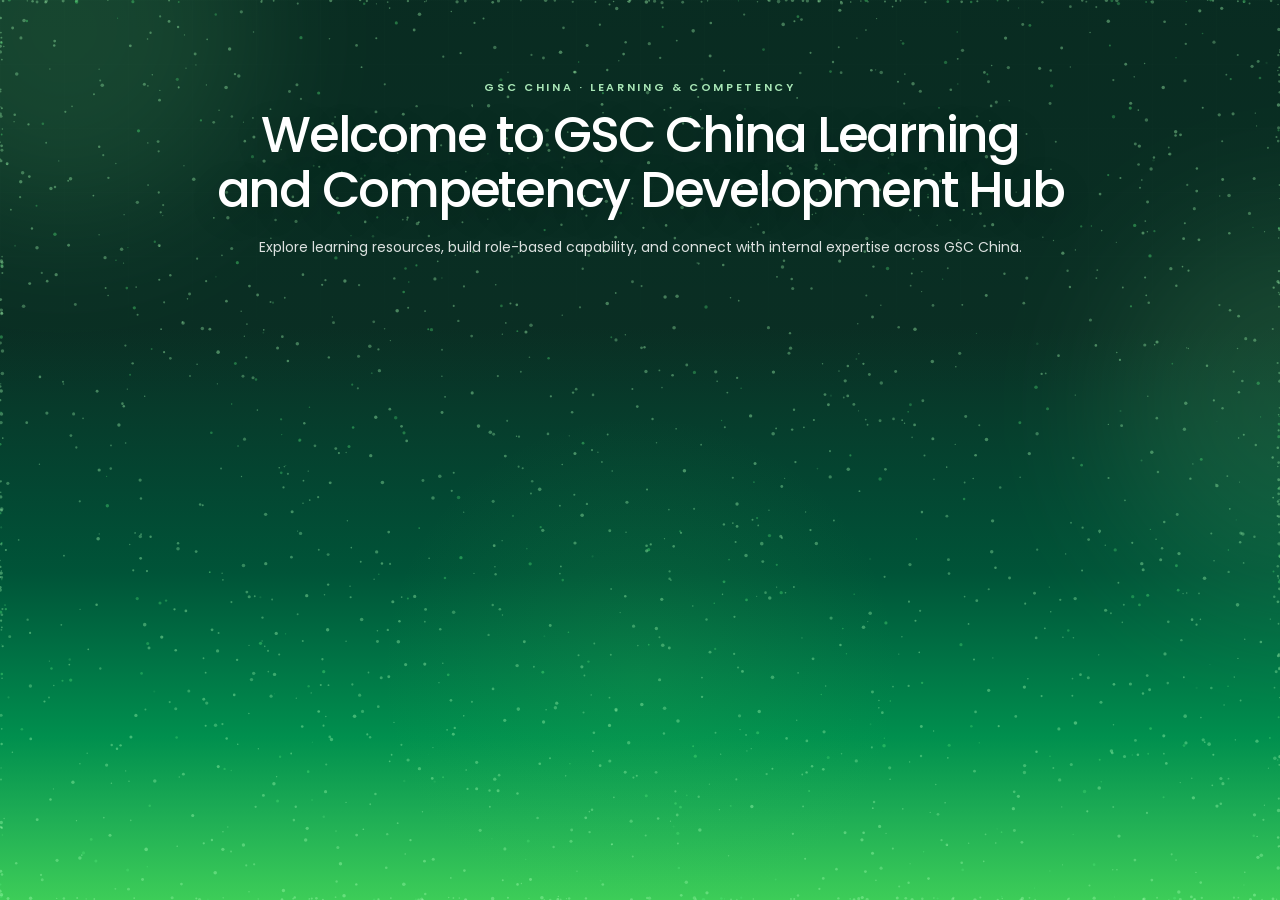
==== head_section/index.html @ 2f6adc84 "head_section submit" ====
<!doctype html>
<html lang="zh-CN">
  <head>
    <meta charset="UTF-8" />
    <meta name="viewport" content="width=device-width, initial-scale=1.0" />
    <meta
      name="description"
      content="GSC China Learning and Competency Development Hub"
    />
    <meta name="theme-color" content="#0a2f24" />
    <link rel="icon" type="image/svg+xml" href="./assets/schneider-logo-D09Sby6q.svg" />
    <title>GSC China Learning Hub</title>
    <script type="module" crossorigin src="./assets/index-BZFlhtF8.js"></script>
    <link rel="stylesheet" crossorigin href="./assets/index-I23fLwK-.css">
  </head>
  <body>
    <div id="root"></div>
  </body>
</html>
---- head_section/assets/index-I23fLwK-.css ----
@import "https://fonts.googleapis.com/css2?family=Poppins:wght@400;500;600;700&display=swap";@layer components;@layer properties{@supports (((-webkit-hyphens:none)) and (not (margin-trim:inline))) or ((-moz-orient:inline) and (not (color:rgb(from red r g b)))){*,:before,:after{--tw-rotate-x:initial;--tw-rotate-y:initial;--tw-rotate-z:initial;--tw-skew-x:initial;--tw-skew-y:initial;--tw-blur:initial;--tw-brightness:initial;--tw-contrast:initial;--tw-grayscale:initial;--tw-hue-rotate:initial;--tw-invert:initial;--tw-opacity:initial;--tw-saturate:initial;--tw-sepia:initial;--tw-drop-shadow:initial;--tw-drop-shadow-color:initial;--tw-drop-shadow-alpha:100%;--tw-drop-shadow-size:initial;--tw-ease:initial}::backdrop{--tw-rotate-x:initial;--tw-rotate-y:initial;--tw-rotate-z:initial;--tw-skew-x:initial;--tw-skew-y:initial;--tw-blur:initial;--tw-brightness:initial;--tw-contrast:initial;--tw-grayscale:initial;--tw-hue-rotate:initial;--tw-invert:initial;--tw-opacity:initial;--tw-saturate:initial;--tw-sepia:initial;--tw-drop-shadow:initial;--tw-drop-shadow-color:initial;--tw-drop-shadow-alpha:100%;--tw-drop-shadow-size:initial;--tw-ease:initial}}}@layer theme{:root,:host{--font-sans:-apple-system, BlinkMacSystemFont, "Segoe UI", Roboto, "Helvetica Neue", "Noto Sans", Arial, sans-serif, "Apple Color Emoji", "Segoe UI Emoji", "Segoe UI Symbol", "Noto Color Emoji";--font-mono:ui-monospace, SFMono-Regular, Menlo, Monaco, Consolas, "Liberation Mono", "Courier New", monospace;--ease-in:cubic-bezier(.4, 0, 1, 1);--ease-out:cubic-bezier(0, 0, .2, 1);--ease-in-out:cubic-bezier(.4, 0, .2, 1);--default-transition-duration:.15s;--default-transition-timing-function:cubic-bezier(.4, 0, .2, 1);--default-font-family:var(--font-sans);--default-mono-font-family:var(--font-mono)}}@layer base{*,:after,:before{box-sizing:border-box;border:0 solid;margin:0;padding:0}::backdrop{box-sizing:border-box;border:0 solid;margin:0;padding:0}::-webkit-file-upload-button{box-sizing:border-box;border:0 solid;margin:0;padding:0}::file-selector-button{box-sizing:border-box;border:0 solid;margin:0;padding:0}html,:host{-webkit-text-size-adjust:100%;-moz-tab-size:4;tab-size:4;line-height:1.5;font-family:var(--default-font-family,-apple-system, BlinkMacSystemFont, "Segoe UI", Roboto, "Helvetica Neue", "Noto Sans", Arial, sans-serif, "Apple Color Emoji", "Segoe UI Emoji", "Segoe UI Symbol", "Noto Color Emoji");font-feature-settings:var(--default-font-feature-settings,normal);font-variation-settings:var(--default-font-variation-settings,normal);-webkit-tap-highlight-color:transparent}hr{height:0;color:inherit;border-top-width:1px}abbr:where([title]){-webkit-text-decoration:underline dotted;text-decoration:underline dotted}h1,h2,h3,h4,h5,h6{font-size:inherit;font-weight:inherit}a{color:inherit;-webkit-text-decoration:inherit;-webkit-text-decoration:inherit;-webkit-text-decoration:inherit;-webkit-text-decoration:inherit;text-decoration:inherit}b,strong{font-weight:bolder}code,kbd,samp,pre{font-family:var(--default-mono-font-family,ui-monospace, SFMono-Regular, Menlo, Monaco, Consolas, "Liberation Mono", "Courier New", monospace);font-feature-settings:var(--default-mono-font-feature-settings,normal);font-variation-settings:var(--default-mono-font-variation-settings,normal);font-size:1em}small{font-size:80%}sub,sup{vertical-align:baseline;font-size:75%;line-height:0;position:relative}sub{bottom:-.25em}sup{top:-.5em}table{text-indent:0;border-color:inherit;border-collapse:collapse}:-moz-focusring:where(:not(iframe)){outline:auto}progress{vertical-align:baseline}summary{display:list-item}ol,ul,menu{list-style:none}img,svg,video,canvas,audio,iframe,embed,object{vertical-align:middle;display:block}img,video{max-width:100%;height:auto}button,input,select,optgroup,textarea{font:inherit;font-feature-settings:inherit;font-variation-settings:inherit;letter-spacing:inherit;color:inherit;opacity:1;background-color:#0000;border-radius:0}::-webkit-file-upload-button{font:inherit;font-feature-settings:inherit;font-variation-settings:inherit;letter-spacing:inherit;color:inherit;opacity:1;background-color:#0000;border-radius:0}::file-selector-button{font:inherit;font-feature-settings:inherit;font-variation-settings:inherit;letter-spacing:inherit;color:inherit;opacity:1;background-color:#0000;border-radius:0}:where(select:-webkit-any([multiple],[size])) optgroup{font-weight:bolder}:where(select:is([multiple],[size])) optgroup{font-weight:bolder}:where(select:-webkit-any([multiple],[size])) optgroup option{padding-inline-start:20px}:where(select:is([multiple],[size])) optgroup option{padding-inline-start:20px}::-webkit-file-upload-button{margin-inline-end:4px}::file-selector-button{margin-inline-end:4px}::placeholder{opacity:1}@supports (not ((-webkit-appearance:-apple-pay-button))) or (contain-intrinsic-size:1px){::placeholder{color:currentColor}@supports (color:color-mix(in lab, red, red)){::placeholder{color:color-mix(in oklab, currentcolor 50%, transparent)}}}textarea{resize:vertical}::-webkit-search-decoration{-webkit-appearance:none}::-webkit-date-and-time-value{min-height:1lh;text-align:inherit}::-webkit-datetime-edit{display:inline-flex}::-webkit-datetime-edit-fields-wrapper{padding:0}::-webkit-datetime-edit{padding-block-start:0;padding-block-end:0}::-webkit-datetime-edit-year-field{padding-block-start:0;padding-block-end:0}::-webkit-datetime-edit-month-field{padding-block-start:0;padding-block-end:0}::-webkit-datetime-edit-day-field{padding-block-start:0;padding-block-end:0}::-webkit-datetime-edit-hour-field{padding-block-start:0;padding-block-end:0}::-webkit-datetime-edit-minute-field{padding-block-start:0;padding-block-end:0}::-webkit-datetime-edit-second-field{padding-block-start:0;padding-block-end:0}::-webkit-datetime-edit-millisecond-field{padding-block-start:0;padding-block-end:0}::-webkit-datetime-edit-meridiem-field{padding-block-start:0;padding-block-end:0}::-webkit-calendar-picker-indicator{line-height:1}:-moz-ui-invalid{box-shadow:none}button{-webkit-appearance:button;appearance:button}input:where([type=button],[type=reset],[type=submit]){-webkit-appearance:button;appearance:button}::-webkit-file-upload-button{-webkit-appearance:button;appearance:button}::file-selector-button{-webkit-appearance:button;appearance:button}::-webkit-inner-spin-button{height:auto}::-webkit-outer-spin-button{height:auto}[hidden]:where(:not([hidden=until-found])){display:none!important}}@layer utilities{.visible{visibility:visible}.sr-only{clip-path:inset(50%);white-space:nowrap;border-width:0;width:1px;height:1px;margin:-1px;padding:0;position:absolute;overflow:hidden}.fixed{position:fixed}.block{display:block}.contents{display:contents}.flex{display:flex}.hidden{display:none}.inline{display:inline}.transform{transform:var(--tw-rotate-x,) var(--tw-rotate-y,) var(--tw-rotate-z,) var(--tw-skew-x,) var(--tw-skew-y,)}.resize{resize:both}.blur{--tw-blur:blur(8px);filter:var(--tw-blur,) var(--tw-brightness,) var(--tw-contrast,) var(--tw-grayscale,) var(--tw-hue-rotate,) var(--tw-invert,) var(--tw-saturate,) var(--tw-sepia,) var(--tw-drop-shadow,)}.drop-shadow{--tw-drop-shadow-size:drop-shadow(0 1px 2px var(--tw-drop-shadow-color,#0000001a)) drop-shadow(0 1px 1px var(--tw-drop-shadow-color,#0000000f));--tw-drop-shadow:drop-shadow(0 1px 2px #0000001a) drop-shadow(0 1px 1px #0000000f);filter:var(--tw-blur,) var(--tw-brightness,) var(--tw-contrast,) var(--tw-grayscale,) var(--tw-hue-rotate,) var(--tw-invert,) var(--tw-saturate,) var(--tw-sepia,) var(--tw-drop-shadow,)}.filter{filter:var(--tw-blur,) var(--tw-brightness,) var(--tw-contrast,) var(--tw-grayscale,) var(--tw-hue-rotate,) var(--tw-invert,) var(--tw-saturate,) var(--tw-sepia,) var(--tw-drop-shadow,)}.transition{transition-property:color,background-color,border-color,outline-color,text-decoration-color,fill,stroke,--tw-gradient-from,--tw-gradient-via,--tw-gradient-to,opacity,box-shadow,transform,translate,scale,rotate,filter,-webkit-backdrop-filter,backdrop-filter,display,content-visibility,overlay,pointer-events;transition-timing-function:var(--tw-ease,var(--default-transition-timing-function));transition-duration:var(--tw-duration,var(--default-transition-duration))}.ease-in{--tw-ease:var(--ease-in);transition-timing-function:var(--ease-in)}.ease-in-out{--tw-ease:var(--ease-in-out);transition-timing-function:var(--ease-in-out)}.ease-out{--tw-ease:var(--ease-out);transition-timing-function:var(--ease-out)}}:root{color:#fff;font-synthesis:none;text-rendering:optimizelegibility;-webkit-font-smoothing:antialiased;--deep-green:#0a2f24;--brand-green:#3dcd58;--ink-green:#083b2a;--card-border:#ffffffb3;background:#0a2f24;font-family:Poppins,HYQiHei,汉仪旗黑,Microsoft YaHei,sans-serif}*{box-sizing:border-box}html{scroll-behavior:smooth;min-width:320px;min-height:100%;overflow-x:hidden}body{background-image:linear-gradient(#0a2f24,#0a2f24,#0a2f24,#0a2f24,#0a2f24,#073b2b,#034732,#005438,#007144,#008f4e,#1fae55,#3dcd58);min-width:320px;min-height:100%;margin:0;overflow:hidden}button,a{font:inherit}a{color:inherit;text-decoration:none}img,canvas{display:block}::selection{color:#072f22;background:#aeffbceb}:focus-visible{outline-offset:4px;outline:3px solid #b7ffc2}.landing-page{isolation:isolate;background:0 0;width:100%;height:100svh;min-height:0;position:relative;overflow:hidden}.background-layer{z-index:1;pointer-events:none;position:absolute;top:0;bottom:0;left:0;right:0;overflow:hidden}.background-layer:before{content:"";background:radial-gradient(circle at 50% 75%,#3dcd581f,#0000 28%),linear-gradient(#021a1329,#0000 46%);position:absolute;top:0;bottom:0;left:0;right:0}.background-grid{opacity:.14;background-image:linear-gradient(#cdffd712 1px,#0000 1px),linear-gradient(90deg,#cdffd712 1px,#0000 1px);background-size:64px 64px;position:absolute;top:0;bottom:0;left:0;right:0;-webkit-mask-image:linear-gradient(#000,#0000 67%);mask-image:linear-gradient(#000,#0000 67%)}.background-orb{filter:blur(72px);opacity:.12;background:#7dff98;border-radius:50%;width:30vw;min-width:280px;height:30vw;min-height:280px;position:absolute}.background-orb-left{top:-18%;left:-10%}.background-orb-right{top:24%;right:-17%}.particle-canvas{z-index:2;pointer-events:none;width:100%;height:100%;position:absolute;top:0;bottom:0;left:0;right:0}.action-layer{z-index:3;pointer-events:none;position:absolute;top:0;bottom:0;left:0;right:0}.portal-position{--card-background:linear-gradient(145deg, #edfaef 0%, #dff4e5 100%);--card-border-color:#93e0a4b8;width:clamp(178px,14.5vw,220px);height:104px;transform:translate(-50%, -50%) translate(var(--ring-x), var(--ring-y));transform-origin:50%;position:absolute;top:82%;left:50%}.portal-position-1{--ring-x:-27vw;--ring-y:-11vh;--ring-rotate:-4deg}.portal-position-2{--ring-x:27vw;--ring-y:-11vh;--ring-rotate:4deg}.portal-position-3{--ring-x:-28.5vw;--ring-y:7vh;--ring-rotate:3deg}.portal-position-4{--ring-x:28.5vw;--ring-y:7vh;--ring-rotate:-3deg}.growth-picks{color:#075137;letter-spacing:.01em;white-space:nowrap;pointer-events:none;background:linear-gradient(145deg,#edfaef 0%,#dff4e5 100%);border:1px solid #93e0a4c7;border-radius:999px;justify-content:center;align-items:center;gap:7px;width:max-content;min-width:164px;height:34px;margin-inline-start:auto;margin-inline-end:auto;padding:0 15px;font-size:11px;font-weight:600;display:inline-flex;position:absolute;top:calc(82% - clamp(126px,14vh,156px));left:0;right:0;box-shadow:0 10px 26px #04261a24,inset 0 1px #ffffffc7}.portal-card{width:100%;height:100%;color:var(--ink-green);border:1px solid var(--card-border-color);background:var(--card-background);-webkit-backdrop-filter:blur(10px);backdrop-filter:blur(10px);pointer-events:auto;transform-origin:50%;border-radius:21px;flex-direction:column;padding:12px 14px 11px;display:flex;position:relative;box-shadow:0 14px 34px #04261a29,inset 0 1px #ffffffb8}.portal-card:before{content:"";background:linear-gradient(90deg,#0000,#3dcd58,#0000);height:2px;position:absolute;top:0;left:20px;right:20px}.portal-topline,.portal-bottomline{justify-content:space-between;align-items:center;gap:8px;display:flex}.portal-number{color:#008f4e;letter-spacing:.16em;font-size:10px;font-weight:700}.portal-icon{color:#008f4e;background:#ffffff8f;border-radius:10px;place-items:center;width:28px;height:28px;display:grid}.portal-title{letter-spacing:-.02em;-webkit-line-clamp:2;-webkit-box-orient:vertical;min-height:29px;margin-top:2px;font-size:clamp(11px,.9vw,13px);font-weight:600;line-height:1.2;display:-webkit-box;overflow:hidden}.portal-bottomline{align-items:flex-end;margin-top:auto}.portal-description{color:#517064;-webkit-line-clamp:2;-webkit-box-orient:vertical;font-size:9px;line-height:1.35;display:-webkit-box;overflow:hidden}.portal-arrow{color:#008f4e;flex:none;transition:transform .18s}.portal-card:hover .portal-arrow{transform:translate(2px,-2px)}.text-layer{z-index:4;text-align:center;pointer-events:none;width:min(1120px,100% - 48px);margin-inline-start:auto;margin-inline-end:auto;position:absolute;top:clamp(54px,9vh,104px);left:0;right:0}.eyebrow{color:#bdffcae0;letter-spacing:.24em;margin:0 0 14px;font-size:11px;font-weight:600;line-height:1.2}.text-layer h1{color:#fff;letter-spacing:-.045em;text-wrap:balance;text-shadow:0 8px 30px #01150f38;max-width:1050px;margin:0 auto;font-size:clamp(42px,3.9vw,56px);font-weight:500;line-height:1.1}.hero-subtitle{color:#fff;text-wrap:balance;opacity:.86;max-width:820px;margin:18px auto 0;font-size:clamp(14px,1vw,15px);font-weight:400;line-height:1.7}.static-logo-fallback{z-index:2;background:#ffffffeb;border:1px solid #b9ffc659;border-radius:50%;place-items:center;padding:14px;display:grid;position:absolute;box-shadow:0 0 50px #3dcd5859}.static-logo-fallback img{width:100%;height:100%}.loading-indicator{z-index:4;opacity:0;gap:4px;transition:opacity .24s;display:flex;position:absolute;bottom:20px;right:22px}.loading-indicator.is-visible{opacity:.55}.loading-indicator span{background:#b3ffbf;border-radius:50%;width:4px;height:4px;animation:1.1s ease-in-out infinite loading-pulse}.loading-indicator span:nth-child(2){animation-delay:.12s}.loading-indicator span:nth-child(3){animation-delay:.24s}.sr-only{clip:rect(0, 0, 0, 0);white-space:nowrap;border:0;width:1px;height:1px;padding:0;position:absolute;overflow:hidden}@keyframes loading-pulse{0%,to{opacity:.35;transform:translateY(0)}50%{opacity:1;transform:translateY(-4px)}}@media (max-width:1180px){.portal-position{width:clamp(170px,18vw,205px);height:98px}.portal-description{font-size:8.5px}}@media (max-width:900px){.text-layer{width:min(760px,100% - 36px);top:clamp(46px,7vh,74px)}.portal-position{width:clamp(164px,24vw,190px);height:92px;top:81%}.portal-card{border-radius:18px;padding:10px 12px 9px}.portal-title{min-height:27px;font-size:11px}.portal-position-1,.portal-position-2{--ring-y:-10vh}.growth-picks{min-width:156px;height:32px;top:calc(81% - 118px)}}@media (max-width:640px){.background-grid{background-size:44px 44px}.text-layer{width:calc(100% - 28px);top:clamp(34px,6vh,58px)}.eyebrow{letter-spacing:.18em;margin-bottom:10px;font-size:9px}.text-layer h1{letter-spacing:-.05em;font-size:clamp(34px,10.8vw,42px);line-height:1.05}.hero-subtitle{max-width:360px;margin-top:12px;font-size:13px;line-height:1.5}.portal-position{width:clamp(132px,40vw,154px);height:80px;top:74%}.portal-card{border-radius:16px;padding:8px 9px 7px}.portal-position-1{--ring-x:-24vw;--ring-y:-15vh;--ring-rotate:-3deg}.portal-position-2{--ring-x:24vw;--ring-y:-15vh;--ring-rotate:3deg}.portal-position-3{--ring-x:-24vw;--ring-y:15vh;--ring-rotate:3deg}.portal-position-4{--ring-x:24vw;--ring-y:15vh;--ring-rotate:-3deg}.portal-icon{border-radius:8px;width:24px;height:24px}.portal-title{min-height:22px;margin-top:1px;font-size:9.5px}.portal-description{-webkit-line-clamp:1;font-size:7.8px}.portal-arrow{width:14px;height:14px}.growth-picks{min-width:144px;height:28px;padding-inline-start:12px;padding-inline-end:12px;font-size:9.5px;top:calc(74% - 70px)}}@media (max-width:360px),(max-height:680px) and (max-width:680px){.text-layer{top:24px}.eyebrow{display:none}.text-layer h1{font-size:30px}.hero-subtitle{margin-top:8px;font-size:11px;line-height:1.4}.portal-position{width:clamp(124px,42vw,140px);height:72px;top:69%}.portal-position-1,.portal-position-2{--ring-y:-15vh}.portal-position-3,.portal-position-4{--ring-y:15vh}.growth-picks{top:calc(69% - 54px)}}@media (max-height:680px) and (min-width:681px){.text-layer{top:26px}.eyebrow{margin-bottom:7px}.text-layer h1{max-width:900px;font-size:clamp(28px,4vw,42px)}.hero-subtitle{margin-top:7px;font-size:12px}.portal-position{width:clamp(138px,18vw,165px);height:68px;top:84%}.portal-card{border-radius:15px;padding:6px 9px}.portal-position-1{--ring-x:-25vw;--ring-y:-13vh;--ring-rotate:-2deg}.portal-position-2{--ring-x:25vw;--ring-y:-13vh;--ring-rotate:2deg}.portal-position-3{--ring-x:-25vw;--ring-y:5vh;--ring-rotate:2deg}.portal-position-4{--ring-x:25vw;--ring-y:5vh;--ring-rotate:-2deg}.portal-icon{width:22px;height:22px}.portal-title{-webkit-line-clamp:1;min-height:19px;margin-top:1px;font-size:8.5px}.portal-description{-webkit-line-clamp:1;font-size:7px}.growth-picks{min-width:138px;height:26px;font-size:9px;top:calc(84% - 56px)}}@media (prefers-reduced-motion:reduce){html{scroll-behavior:auto}*,:before,:after{transition-duration:.01ms!important;animation-duration:.01ms!important;animation-iteration-count:1!important}}@property --tw-rotate-x{syntax:"*";inherits:false}@property --tw-rotate-y{syntax:"*";inherits:false}@property --tw-rotate-z{syntax:"*";inherits:false}@property --tw-skew-x{syntax:"*";inherits:false}@property --tw-skew-y{syntax:"*";inherits:false}@property --tw-blur{syntax:"*";inherits:false}@property --tw-brightness{syntax:"*";inherits:false}@property --tw-contrast{syntax:"*";inherits:false}@property --tw-grayscale{syntax:"*";inherits:false}@property --tw-hue-rotate{syntax:"*";inherits:false}@property --tw-invert{syntax:"*";inherits:false}@property --tw-opacity{syntax:"*";inherits:false}@property --tw-saturate{syntax:"*";inherits:false}@property --tw-sepia{syntax:"*";inherits:false}@property --tw-drop-shadow{syntax:"*";inherits:false}@property --tw-drop-shadow-color{syntax:"*";inherits:false}@property --tw-drop-shadow-alpha{syntax:"<percentage>";inherits:false;initial-value:100%}@property --tw-drop-shadow-size{syntax:"*";inherits:false}@property --tw-ease{syntax:"*";inherits:false}
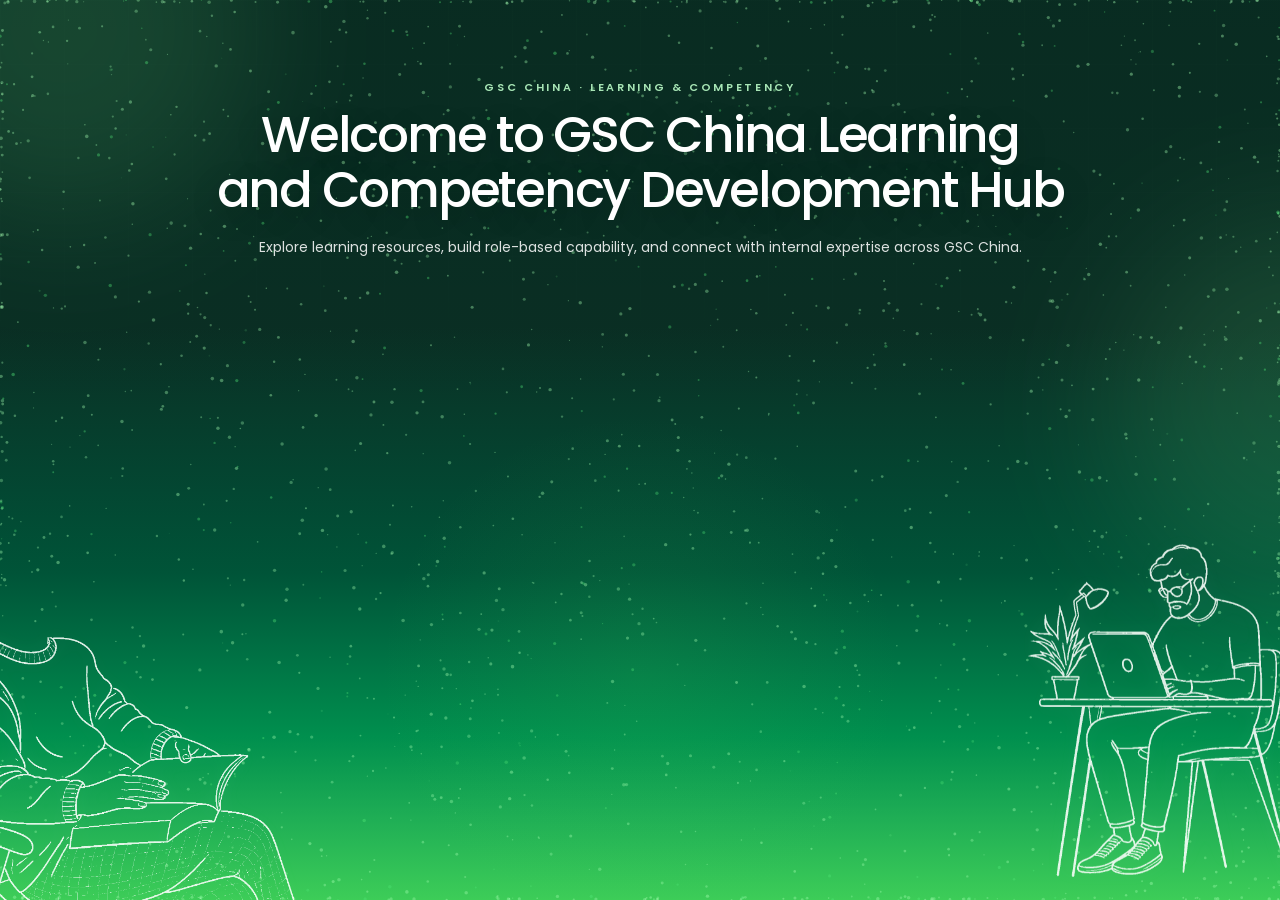
==== commit 80653741: "feat: refine homepage hero layout" ====
--- a/head_section/index.html
+++ b/head_section/index.html
@@ -11,7 +11,9 @@
     <link rel="icon" type="image/svg+xml" href="./assets/schneider-logo-D09Sby6q.svg" />
     <title>GSC China Learning Hub</title>
     <script type="module" crossorigin src="./assets/index-BZFlhtF8.js"></script>
+    <script type="module" src="./assets/hero-illustrations.js"></script>
     <link rel="stylesheet" crossorigin href="./assets/index-I23fLwK-.css">
+    <link rel="stylesheet" href="./assets/hero-illustrations.css">
   </head>
   <body>
     <div id="root"></div>
--- a/head_section/assets/hero-illustrations.css
+++ b/head_section/assets/hero-illustrations.css
@@ -0,0 +1,100 @@
+/* Keep the retired action modules out of both the visual and interaction layers. */
+.action-layer {
+  display: none !important;
+}
+
+.hero-illustrations {
+  position: absolute;
+  inset: 0;
+  z-index: 3;
+  pointer-events: none;
+  overflow: hidden;
+}
+
+.hero-illustration {
+  position: absolute;
+  bottom: -3.5%;
+  width: clamp(285px, 29vw, 500px);
+  height: auto;
+  opacity: 0.9;
+  filter: drop-shadow(0 0 10px rgb(213 255 222 / 0.12));
+  user-select: none;
+}
+
+.hero-illustration-left {
+  left: clamp(-105px, -5vw, -46px);
+}
+
+.hero-illustration-right {
+  right: clamp(-88px, -4vw, -38px);
+  width: clamp(260px, 26vw, 445px);
+}
+
+@media (max-width: 1180px) {
+  .hero-illustration {
+    bottom: -2%;
+    width: clamp(235px, 28vw, 335px);
+    opacity: 0.8;
+  }
+
+  .hero-illustration-right {
+    width: clamp(220px, 25vw, 300px);
+  }
+}
+
+@media (max-width: 760px) {
+  .hero-illustration {
+    bottom: -1%;
+    width: clamp(205px, 49vw, 285px);
+    opacity: 0.46;
+  }
+
+  .hero-illustration-left {
+    left: -105px;
+  }
+
+  .hero-illustration-right {
+    right: -82px;
+    width: clamp(185px, 43vw, 255px);
+  }
+}
+
+@media (max-width: 420px), (max-height: 640px) {
+  .hero-illustration {
+    width: 205px;
+    opacity: 0.32;
+  }
+
+  .hero-illustration-left {
+    left: -116px;
+  }
+
+  .hero-illustration-right {
+    right: -105px;
+    width: 185px;
+  }
+}
+
+@media (prefers-reduced-motion: no-preference) {
+  .hero-illustration-left {
+    animation: hero-illustration-in-left 0.9s 0.12s both cubic-bezier(0.2, 0.8, 0.2, 1);
+  }
+
+  .hero-illustration-right {
+    animation: hero-illustration-in-right 0.9s 0.2s both cubic-bezier(0.2, 0.8, 0.2, 1);
+  }
+}
+
+@keyframes hero-illustration-in-left {
+  from {
+    opacity: 0;
+    transform: translate3d(-24px, 18px, 0);
+  }
+}
+
+@keyframes hero-illustration-in-right {
+  from {
+    opacity: 0;
+    transform: translate3d(24px, 18px, 0);
+  }
+}
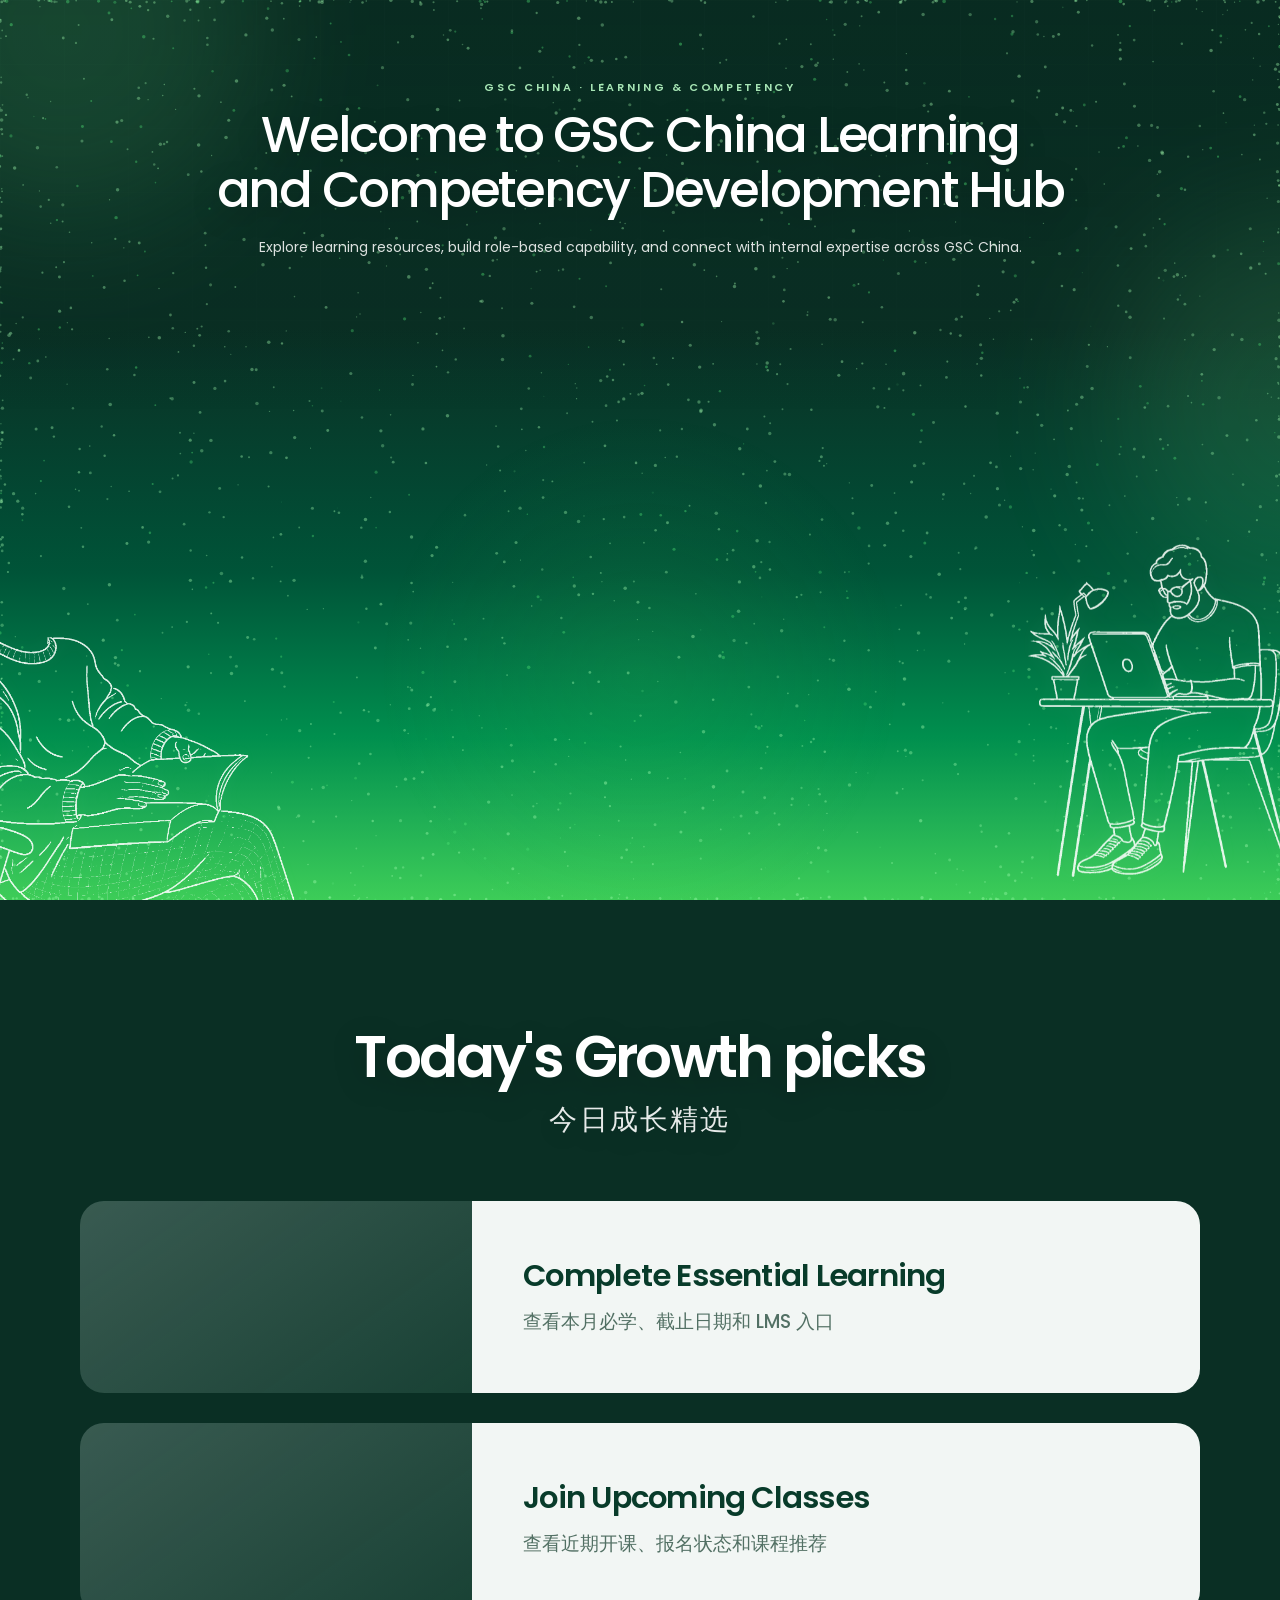
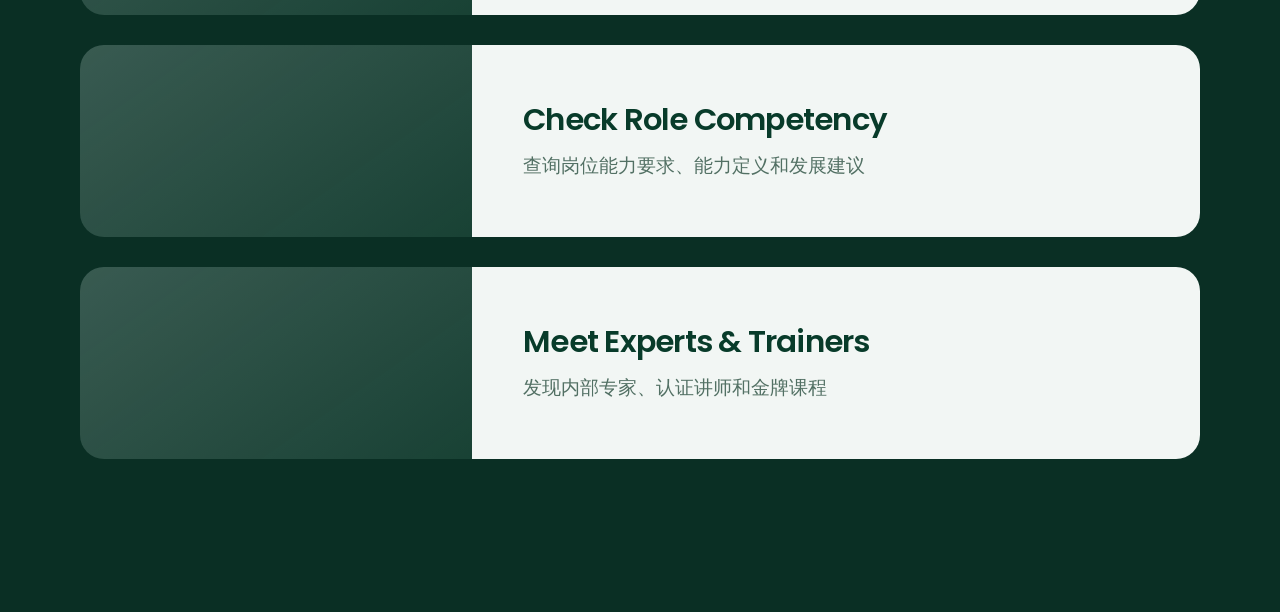
==== commit cea2211b: "feat: add scrollable growth picks section" ====
--- a/head_section/index.html
+++ b/head_section/index.html
@@ -12,10 +12,79 @@
     <title>GSC China Learning Hub</title>
     <script type="module" crossorigin src="./assets/index-BZFlhtF8.js"></script>
     <script type="module" src="./assets/hero-illustrations.js"></script>
+    <script type="module" src="./assets/growth-picks.js"></script>
     <link rel="stylesheet" crossorigin href="./assets/index-I23fLwK-.css">
     <link rel="stylesheet" href="./assets/hero-illustrations.css">
+    <link rel="stylesheet" href="./assets/growth-picks.css">
   </head>
   <body>
     <div id="root"></div>
+
+    <section class="growth-section" id="growth-picks" aria-labelledby="growth-picks-title">
+      <div class="growth-section__inner">
+        <header class="growth-heading growth-reveal">
+          <h2 id="growth-picks-title">Today's Growth picks</h2>
+          <p lang="zh-CN">今日成长精选</p>
+        </header>
+
+        <div class="growth-list" aria-label="Learning and competency resources">
+          <a
+            class="growth-card growth-reveal"
+            id="essential-learning"
+            href="#essential-learning"
+            style="--reveal-delay: 100ms"
+          >
+            <!-- Replace the empty media span with an image when artwork is ready. -->
+            <span class="growth-card__media" aria-hidden="true"></span>
+            <span class="growth-card__copy">
+              <span class="growth-card__english">Complete Essential Learning</span>
+              <span class="growth-card__chinese" lang="zh-CN">查看本月必学、截止日期和 LMS 入口</span>
+            </span>
+          </a>
+
+          <a
+            class="growth-card growth-reveal"
+            id="upcoming-classes"
+            href="#upcoming-classes"
+            style="--reveal-delay: 190ms"
+          >
+            <!-- Replace the empty media span with an image when artwork is ready. -->
+            <span class="growth-card__media" aria-hidden="true"></span>
+            <span class="growth-card__copy">
+              <span class="growth-card__english">Join Upcoming Classes</span>
+              <span class="growth-card__chinese" lang="zh-CN">查看近期开课、报名状态和课程推荐</span>
+            </span>
+          </a>
+
+          <a
+            class="growth-card growth-reveal"
+            id="role-competency"
+            href="#role-competency"
+            style="--reveal-delay: 280ms"
+          >
+            <!-- Replace the empty media span with an image when artwork is ready. -->
+            <span class="growth-card__media" aria-hidden="true"></span>
+            <span class="growth-card__copy">
+              <span class="growth-card__english">Check Role Competency</span>
+              <span class="growth-card__chinese" lang="zh-CN">查询岗位能力要求、能力定义和发展建议</span>
+            </span>
+          </a>
+
+          <a
+            class="growth-card growth-reveal"
+            id="experts-trainers"
+            href="#experts-trainers"
+            style="--reveal-delay: 370ms"
+          >
+            <!-- Replace the empty media span with an image when artwork is ready. -->
+            <span class="growth-card__media" aria-hidden="true"></span>
+            <span class="growth-card__copy">
+              <span class="growth-card__english">Meet Experts &amp; Trainers</span>
+              <span class="growth-card__chinese" lang="zh-CN">发现内部专家、认证讲师和金牌课程</span>
+            </span>
+          </a>
+        </div>
+      </div>
+    </section>
   </body>
 </html>
--- a/head_section/assets/growth-picks.css
+++ b/head_section/assets/growth-picks.css
@@ -0,0 +1,243 @@
+/* The page background stays fixed while the hero and resource content scroll above it. */
+body {
+  position: relative;
+  isolation: isolate;
+  min-height: 100%;
+  overflow-x: hidden !important;
+  overflow-y: auto !important;
+  background: #0a2f24 !important;
+}
+
+body::before {
+  content: "";
+  position: fixed;
+  inset: 0;
+  z-index: -1;
+  pointer-events: none;
+  background: linear-gradient(
+    #0a2f24,
+    #0a2f24,
+    #0a2f24,
+    #0a2f24,
+    #0a2f24,
+    #073b2b,
+    #034732,
+    #005438,
+    #007144,
+    #008f4e,
+    #1fae55,
+    #3dcd58
+  );
+}
+
+.growth-section {
+  position: relative;
+  z-index: 2;
+  min-height: 100svh;
+  padding: clamp(96px, 14vh, 150px) 24px clamp(120px, 17vh, 190px);
+}
+
+.growth-section__inner {
+  width: min(1120px, 100%);
+  margin: 0 auto;
+}
+
+.growth-heading {
+  margin-bottom: clamp(42px, 7vh, 72px);
+  color: #fff;
+  text-align: center;
+  text-shadow: 0 8px 30px rgb(1 21 15 / 0.22);
+}
+
+.growth-heading h2 {
+  margin: 0;
+  font-size: clamp(34px, 4.5vw, 58px);
+  font-weight: 600;
+  line-height: 1.08;
+  letter-spacing: -0.045em;
+}
+
+.growth-heading p {
+  margin: 13px 0 0;
+  font-size: clamp(22px, 2.15vw, 30px);
+  font-weight: 500;
+  line-height: 1.35;
+  letter-spacing: 0.08em;
+  opacity: 0.9;
+}
+
+.growth-list {
+  display: grid;
+  gap: clamp(20px, 2.8vw, 30px);
+}
+
+.growth-card {
+  --reveal-delay: 0ms;
+  display: grid;
+  grid-template-columns: minmax(250px, 35%) minmax(0, 1fr);
+  min-height: clamp(166px, 15vw, 198px);
+  color: #083b2a;
+  border: 0;
+  border-radius: 24px;
+  outline: none;
+  background: transparent;
+  transition:
+    transform 320ms cubic-bezier(0.2, 0.8, 0.2, 1),
+    filter 320ms ease;
+  will-change: transform, filter;
+}
+
+.growth-card__media {
+  display: block;
+  min-width: 0;
+  overflow: hidden;
+  border-radius: 24px 0 0 24px;
+  background:
+    linear-gradient(145deg, rgb(255 255 255 / 0.2), rgb(223 255 231 / 0.08)),
+    rgb(7 59 43 / 0.28);
+}
+
+.growth-card__media img,
+.growth-card__image {
+  width: 100%;
+  height: 100%;
+  object-fit: cover;
+}
+
+.growth-card__copy {
+  display: flex;
+  min-width: 0;
+  flex-direction: column;
+  justify-content: center;
+  padding: clamp(26px, 4vw, 52px);
+  border-radius: 0 24px 24px 0;
+  background: rgb(250 253 251 / 0.97);
+}
+
+.growth-card__english,
+.growth-card__chinese {
+  display: block;
+}
+
+.growth-card__english {
+  font-size: clamp(22px, 2.4vw, 34px);
+  font-weight: 600;
+  line-height: 1.2;
+  letter-spacing: -0.025em;
+}
+
+.growth-card__chinese {
+  margin-top: 13px;
+  color: #527064;
+  font-size: clamp(16px, 1.45vw, 20px);
+  font-weight: 500;
+  line-height: 1.55;
+}
+
+.growth-card:hover,
+.growth-card:focus-visible {
+  transform: translateY(7px) scale(0.995);
+  filter: drop-shadow(0 22px 22px rgb(0 31 21 / 0.32));
+}
+
+.growth-card:focus-visible {
+  box-shadow: 0 0 0 4px rgb(183 255 194 / 0.8);
+}
+
+.growth-card:active {
+  transform: translateY(10px) scale(0.99);
+  filter: drop-shadow(0 13px 14px rgb(0 31 21 / 0.26));
+}
+
+.growth-section.growth-motion-ready .growth-reveal {
+  opacity: 0;
+  transform: translate3d(0, 72px, 0);
+}
+
+.growth-section.growth-motion-ready.is-visible .growth-reveal {
+  opacity: 1;
+  transform: translate3d(0, 0, 0);
+  transition:
+    opacity 1s ease var(--reveal-delay, 0ms),
+    transform 1.15s cubic-bezier(0.16, 1, 0.3, 1) var(--reveal-delay, 0ms);
+}
+
+@media (max-width: 760px) {
+  .growth-section {
+    padding-inline: 16px;
+  }
+
+  .growth-card {
+    grid-template-columns: minmax(126px, 34%) minmax(0, 1fr);
+    min-height: 148px;
+    border-radius: 19px;
+  }
+
+  .growth-card__media {
+    border-radius: 19px 0 0 19px;
+  }
+
+  .growth-card__copy {
+    padding: clamp(18px, 5vw, 30px);
+    border-radius: 0 19px 19px 0;
+  }
+
+  .growth-card__english {
+    font-size: clamp(17px, 4.4vw, 23px);
+  }
+
+  .growth-card__chinese {
+    margin-top: 9px;
+    font-size: clamp(14px, 3.5vw, 17px);
+  }
+}
+
+@media (max-width: 460px) {
+  .growth-section {
+    padding-top: 82px;
+    padding-bottom: 110px;
+  }
+
+  .growth-heading {
+    margin-bottom: 36px;
+  }
+
+  .growth-heading h2 {
+    font-size: clamp(30px, 9.4vw, 38px);
+  }
+
+  .growth-heading p {
+    margin-top: 10px;
+    font-size: 21px;
+  }
+
+  .growth-list {
+    gap: 16px;
+  }
+
+  .growth-card {
+    grid-template-columns: 32% minmax(0, 1fr);
+    min-height: 138px;
+  }
+
+  .growth-card__copy {
+    padding: 16px 14px;
+  }
+
+  .growth-card__english {
+    font-size: 15px;
+    line-height: 1.25;
+  }
+
+  .growth-card__chinese {
+    font-size: 13px;
+    line-height: 1.45;
+  }
+}
+
+@media (prefers-reduced-motion: reduce) {
+  .growth-card,
+  .growth-reveal {
+    transition-duration: 0.01ms !important;
+  }
+}
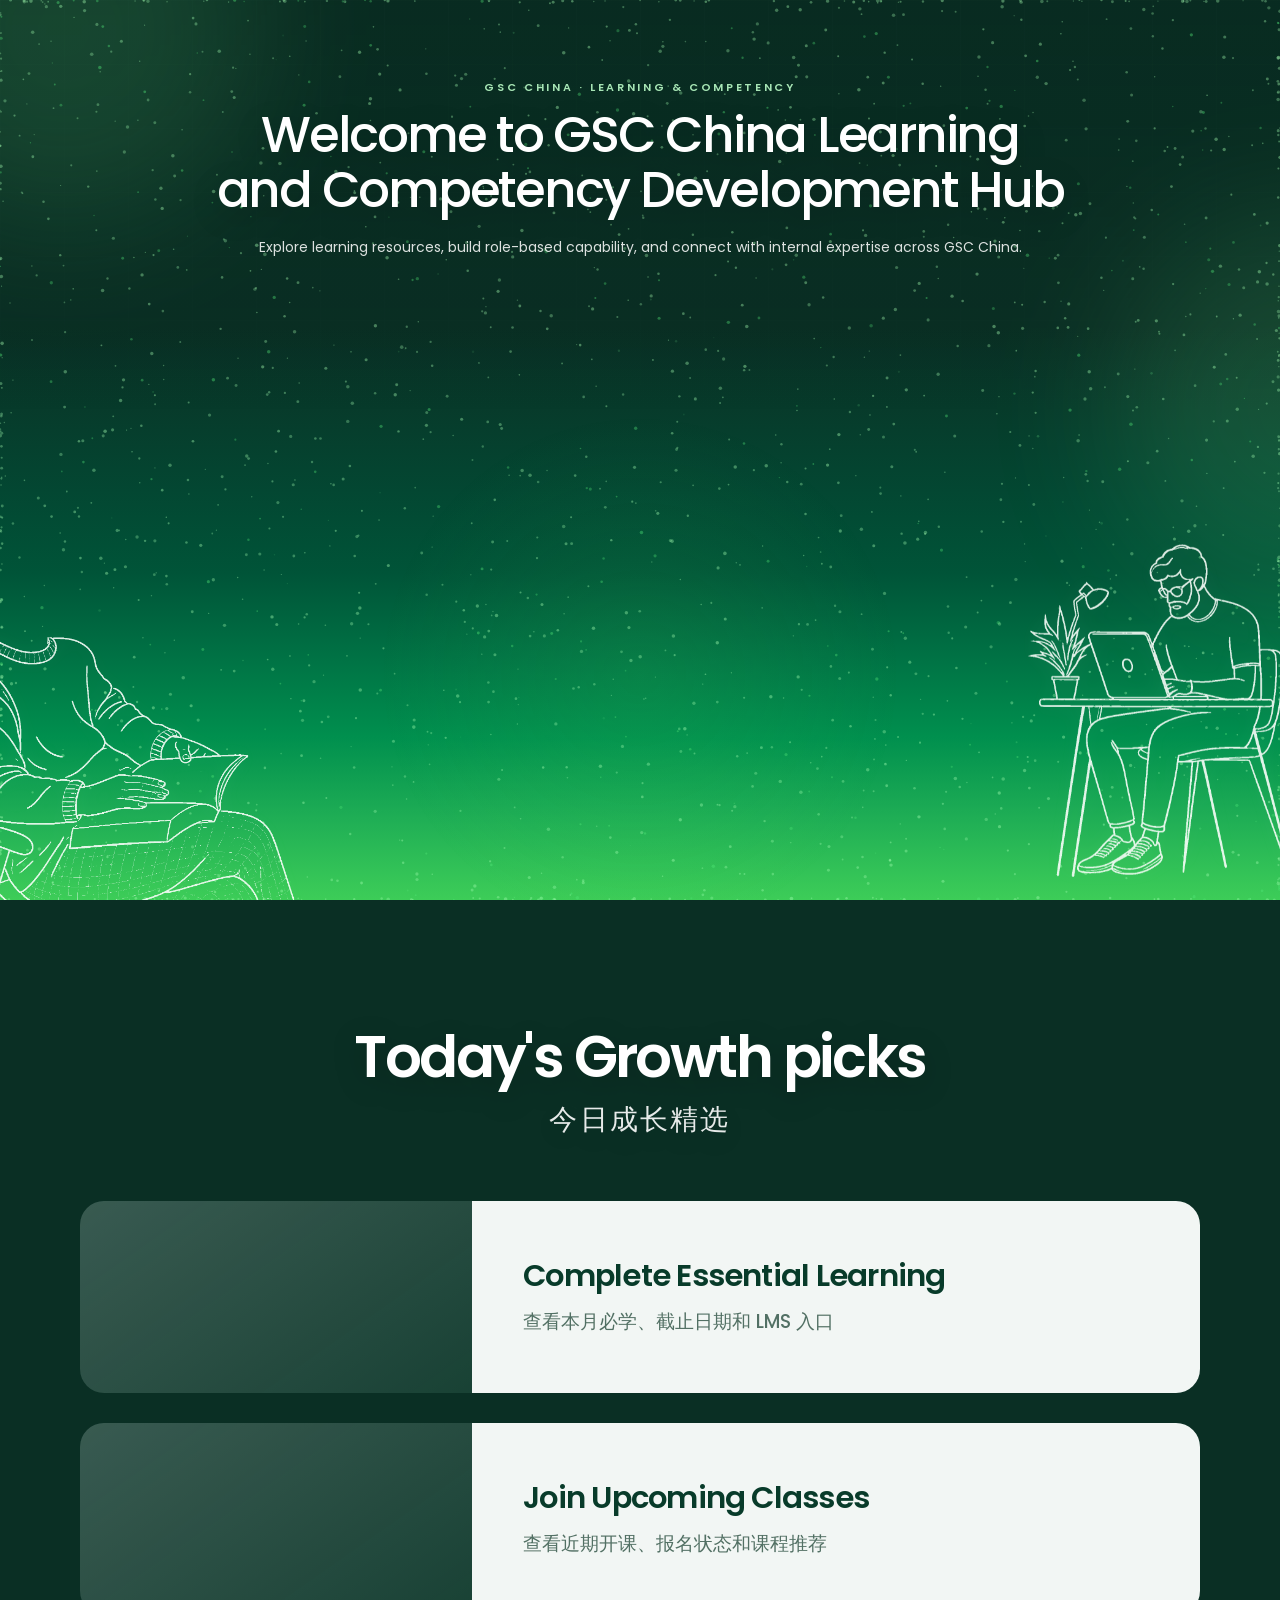
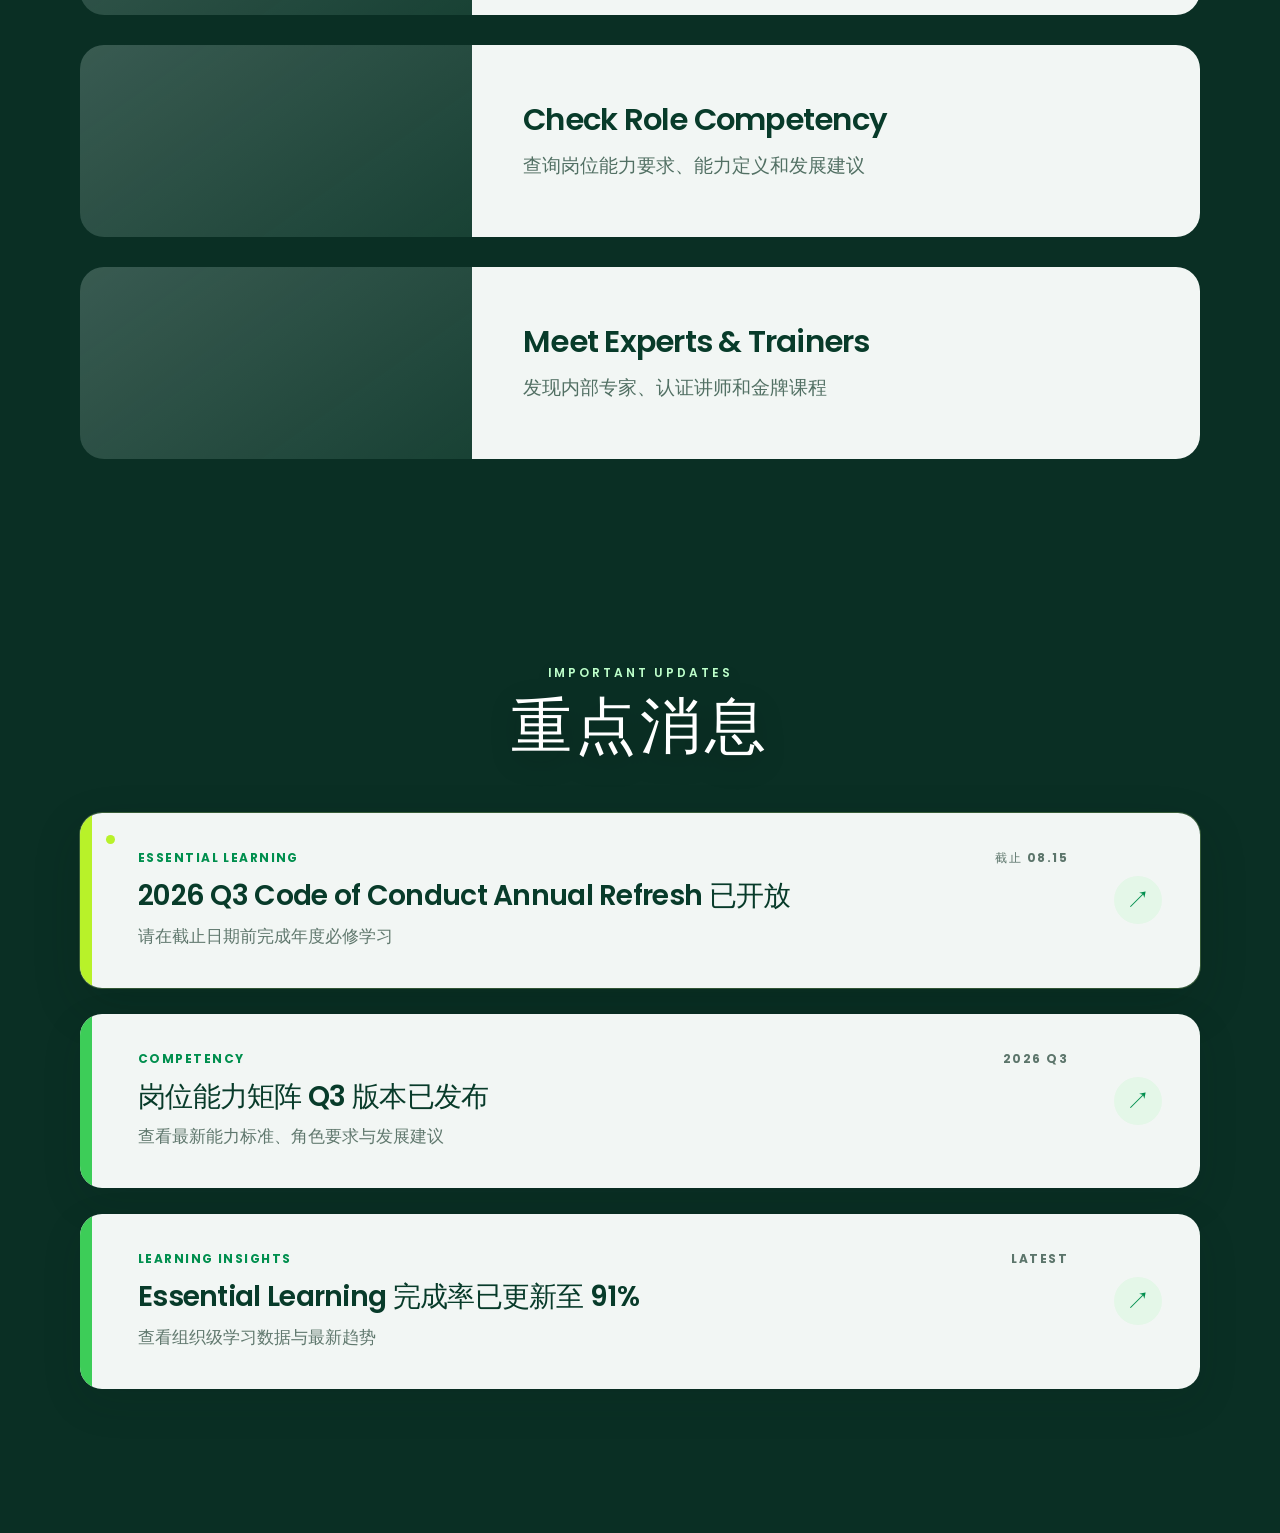
==== commit d94cd735: "feat: add SharePoint routes and important updates" ====
--- a/head_section/index.html
+++ b/head_section/index.html
@@ -12,10 +12,12 @@
     <title>GSC China Learning Hub</title>
     <script type="module" crossorigin src="./assets/index-BZFlhtF8.js"></script>
     <script type="module" src="./assets/hero-illustrations.js"></script>
+    <script type="module" src="./assets/sharepoint-navigation.js"></script>
     <script type="module" src="./assets/growth-picks.js"></script>
     <link rel="stylesheet" crossorigin href="./assets/index-I23fLwK-.css">
     <link rel="stylesheet" href="./assets/hero-illustrations.css">
     <link rel="stylesheet" href="./assets/growth-picks.css">
+    <link rel="stylesheet" href="./assets/important-updates.css">
   </head>
   <body>
     <div id="root"></div>
@@ -31,7 +33,8 @@
           <a
             class="growth-card growth-reveal"
             id="essential-learning"
-            href="#essential-learning"
+            href="#growth-picks"
+            data-sharepoint-route="essentialLearning"
             style="--reveal-delay: 100ms"
           >
             <!-- Replace the empty media span with an image when artwork is ready. -->
@@ -45,7 +48,8 @@
           <a
             class="growth-card growth-reveal"
             id="upcoming-classes"
-            href="#upcoming-classes"
+            href="#growth-picks"
+            data-sharepoint-route="upcomingClasses"
             style="--reveal-delay: 190ms"
           >
             <!-- Replace the empty media span with an image when artwork is ready. -->
@@ -59,7 +63,8 @@
           <a
             class="growth-card growth-reveal"
             id="role-competency"
-            href="#role-competency"
+            href="#growth-picks"
+            data-sharepoint-route="competencyFramework"
             style="--reveal-delay: 280ms"
           >
             <!-- Replace the empty media span with an image when artwork is ready. -->
@@ -73,7 +78,8 @@
           <a
             class="growth-card growth-reveal"
             id="experts-trainers"
-            href="#experts-trainers"
+            href="#growth-picks"
+            data-sharepoint-route="expertsTrainers"
             style="--reveal-delay: 370ms"
           >
             <!-- Replace the empty media span with an image when artwork is ready. -->
@@ -86,5 +92,77 @@
         </div>
       </div>
     </section>
+
+    <section
+      class="updates-section"
+      id="important-updates"
+      aria-labelledby="important-updates-title"
+      data-scroll-reveal="updates"
+    >
+      <div class="updates-section__inner">
+        <header class="updates-heading updates-reveal">
+          <p>Important updates</p>
+          <h2 id="important-updates-title" lang="zh-CN">重点消息</h2>
+        </header>
+
+        <div class="updates-list" aria-label="Important learning updates">
+          <a
+            class="update-card update-card--urgent updates-reveal"
+            href="#important-updates"
+            data-sharepoint-route="essentialLearning"
+            style="--reveal-delay: 100ms"
+          >
+            <span class="update-card__status" aria-hidden="true">
+              <span class="update-card__pulse"></span>
+            </span>
+            <span class="update-card__content">
+              <span class="update-card__meta">
+                <span class="update-card__category">Essential Learning</span>
+                <span class="update-card__deadline" lang="zh-CN">截止 08.15</span>
+              </span>
+              <strong>2026 Q3 Code of Conduct Annual Refresh 已开放</strong>
+              <span class="update-card__summary" lang="zh-CN">请在截止日期前完成年度必修学习</span>
+            </span>
+            <span class="update-card__arrow" aria-hidden="true">↗</span>
+          </a>
+
+          <a
+            class="update-card updates-reveal"
+            href="#important-updates"
+            data-sharepoint-route="competencyFramework"
+            style="--reveal-delay: 200ms"
+          >
+            <span class="update-card__status" aria-hidden="true"></span>
+            <span class="update-card__content">
+              <span class="update-card__meta">
+                <span class="update-card__category">Competency</span>
+                <span class="update-card__deadline">2026 Q3</span>
+              </span>
+              <strong lang="zh-CN">岗位能力矩阵 Q3 版本已发布</strong>
+              <span class="update-card__summary" lang="zh-CN">查看最新能力标准、角色要求与发展建议</span>
+            </span>
+            <span class="update-card__arrow" aria-hidden="true">↗</span>
+          </a>
+
+          <a
+            class="update-card updates-reveal"
+            href="#important-updates"
+            data-sharepoint-route="learningInsights"
+            style="--reveal-delay: 300ms"
+          >
+            <span class="update-card__status" aria-hidden="true"></span>
+            <span class="update-card__content">
+              <span class="update-card__meta">
+                <span class="update-card__category">Learning Insights</span>
+                <span class="update-card__deadline">Latest</span>
+              </span>
+              <strong>Essential Learning 完成率已更新至 91%</strong>
+              <span class="update-card__summary" lang="zh-CN">查看组织级学习数据与最新趋势</span>
+            </span>
+            <span class="update-card__arrow" aria-hidden="true">↗</span>
+          </a>
+        </div>
+      </div>
+    </section>
   </body>
 </html>
--- a/head_section/assets/important-updates.css
+++ b/head_section/assets/important-updates.css
@@ -0,0 +1,297 @@
+.updates-section {
+  position: relative;
+  z-index: 2;
+  min-height: 88svh;
+  padding: clamp(36px, 6vh, 70px) 24px clamp(120px, 16vh, 180px);
+}
+
+.updates-section__inner {
+  width: min(1120px, 100%);
+  margin: 0 auto;
+}
+
+.updates-heading {
+  margin-bottom: clamp(38px, 6vh, 62px);
+  color: #fff;
+  text-align: center;
+  text-shadow: 0 8px 30px rgb(1 21 15 / 0.24);
+}
+
+.updates-heading p {
+  margin: 0 0 12px;
+  color: #bdffca;
+  font-size: 12px;
+  font-weight: 600;
+  line-height: 1.2;
+  letter-spacing: 0.24em;
+  text-transform: uppercase;
+}
+
+.updates-heading h2 {
+  margin: 0;
+  font-size: clamp(36px, 4.8vw, 62px);
+  font-weight: 600;
+  line-height: 1.08;
+  letter-spacing: 0.06em;
+}
+
+.updates-list {
+  display: grid;
+  gap: clamp(18px, 2.3vw, 26px);
+}
+
+.update-card {
+  --reveal-delay: 0ms;
+  --update-accent: #3dcd58;
+  position: relative;
+  display: grid;
+  grid-template-columns: 12px minmax(0, 1fr) auto;
+  align-items: center;
+  min-height: 152px;
+  overflow: hidden;
+  color: #083b2a;
+  border: 0;
+  border-radius: 22px;
+  outline: none;
+  background: rgb(250 253 251 / 0.97);
+  box-shadow: 0 14px 40px rgb(0 31 21 / 0.12);
+  transition:
+    transform 320ms cubic-bezier(0.2, 0.8, 0.2, 1),
+    box-shadow 320ms ease,
+    background-color 320ms ease;
+}
+
+.update-card--urgent {
+  --update-accent: #b8f229;
+  box-shadow:
+    0 18px 48px rgb(0 31 21 / 0.2),
+    0 0 0 1px rgb(218 255 135 / 0.24);
+}
+
+.update-card__status {
+  align-self: stretch;
+  background: var(--update-accent);
+}
+
+.update-card__pulse {
+  position: absolute;
+  top: 22px;
+  left: 26px;
+  width: 9px;
+  height: 9px;
+  border-radius: 50%;
+  background: #b8f229;
+  box-shadow: 0 0 0 0 rgb(184 242 41 / 0.55);
+}
+
+.update-card__content {
+  min-width: 0;
+  padding: clamp(24px, 3.2vw, 38px) clamp(24px, 3.8vw, 46px);
+}
+
+.update-card__meta {
+  display: flex;
+  align-items: center;
+  justify-content: space-between;
+  gap: 18px;
+  margin-bottom: 13px;
+}
+
+.update-card__category,
+.update-card__deadline {
+  font-size: 12px;
+  font-weight: 700;
+  line-height: 1.2;
+  letter-spacing: 0.12em;
+  text-transform: uppercase;
+}
+
+.update-card__category {
+  color: #008f4e;
+}
+
+.update-card__deadline {
+  color: #5c756b;
+  white-space: nowrap;
+}
+
+.update-card strong {
+  display: block;
+  font-size: clamp(21px, 2.2vw, 31px);
+  font-weight: 600;
+  line-height: 1.25;
+  letter-spacing: -0.025em;
+}
+
+.update-card__summary {
+  display: block;
+  margin-top: 10px;
+  color: #60786e;
+  font-size: clamp(15px, 1.35vw, 18px);
+  font-weight: 500;
+  line-height: 1.5;
+}
+
+.update-card__arrow {
+  display: grid;
+  width: 48px;
+  height: 48px;
+  margin-right: clamp(22px, 3vw, 38px);
+  color: #008f4e;
+  border-radius: 50%;
+  place-items: center;
+  background: #e4f7e8;
+  font-size: 24px;
+  transition:
+    color 260ms ease,
+    transform 320ms cubic-bezier(0.2, 0.8, 0.2, 1),
+    background-color 260ms ease;
+}
+
+.update-card:hover,
+.update-card:focus-visible {
+  transform: translate3d(8px, 3px, 0);
+  background: #fff;
+  box-shadow: 0 24px 50px rgb(0 31 21 / 0.28);
+}
+
+.update-card:hover .update-card__arrow,
+.update-card:focus-visible .update-card__arrow {
+  color: #fff;
+  background: #008f4e;
+  transform: translate(3px, -3px);
+}
+
+.update-card:focus-visible {
+  box-shadow:
+    0 24px 50px rgb(0 31 21 / 0.28),
+    0 0 0 4px rgb(183 255 194 / 0.8);
+}
+
+.updates-section.updates-motion-ready .updates-reveal {
+  opacity: 0;
+  transform: translate3d(0, 72px, 0);
+}
+
+.updates-section.updates-motion-ready.is-visible .updates-reveal {
+  opacity: 1;
+  transform: translate3d(0, 0, 0);
+  transition:
+    opacity 1s ease var(--reveal-delay, 0ms),
+    transform 1.15s cubic-bezier(0.16, 1, 0.3, 1) var(--reveal-delay, 0ms);
+}
+
+@media (prefers-reduced-motion: no-preference) {
+  .update-card--urgent::after {
+    content: "";
+    position: absolute;
+    inset: 0;
+    pointer-events: none;
+    background: linear-gradient(110deg, transparent 32%, rgb(255 255 255 / 0.38) 48%, transparent 64%);
+    transform: translateX(-120%);
+    animation: important-update-sheen 5.8s 1.5s infinite ease-in-out;
+  }
+
+  .update-card__pulse {
+    animation: important-update-pulse 2.2s infinite ease-out;
+  }
+}
+
+@keyframes important-update-sheen {
+  0%,
+  64% {
+    transform: translateX(-120%);
+  }
+  88%,
+  100% {
+    transform: translateX(120%);
+  }
+}
+
+@keyframes important-update-pulse {
+  0% {
+    box-shadow: 0 0 0 0 rgb(184 242 41 / 0.55);
+  }
+  70%,
+  100% {
+    box-shadow: 0 0 0 12px rgb(184 242 41 / 0);
+  }
+}
+
+@media (max-width: 760px) {
+  .updates-section {
+    padding-inline: 16px;
+  }
+
+  .update-card {
+    grid-template-columns: 9px minmax(0, 1fr) auto;
+    min-height: 142px;
+    border-radius: 19px;
+  }
+
+  .update-card__content {
+    padding: 22px 18px;
+  }
+
+  .update-card__meta {
+    align-items: flex-start;
+    flex-direction: column;
+    gap: 7px;
+    margin-bottom: 11px;
+  }
+
+  .update-card__arrow {
+    width: 42px;
+    height: 42px;
+    margin-right: 18px;
+    font-size: 21px;
+  }
+
+  .update-card__pulse {
+    top: 18px;
+    left: 20px;
+  }
+}
+
+@media (max-width: 460px) {
+  .updates-section {
+    min-height: auto;
+    padding-top: 22px;
+    padding-bottom: 110px;
+  }
+
+  .updates-heading {
+    margin-bottom: 34px;
+  }
+
+  .updates-heading h2 {
+    font-size: 38px;
+  }
+
+  .update-card {
+    grid-template-columns: 7px minmax(0, 1fr);
+  }
+
+  .update-card__content {
+    padding: 20px 16px;
+  }
+
+  .update-card strong {
+    font-size: 18px;
+  }
+
+  .update-card__summary {
+    font-size: 14px;
+  }
+
+  .update-card__arrow {
+    display: none;
+  }
+}
+
+@media (prefers-reduced-motion: reduce) {
+  .update-card,
+  .updates-reveal {
+    transition-duration: 0.01ms !important;
+  }
+}
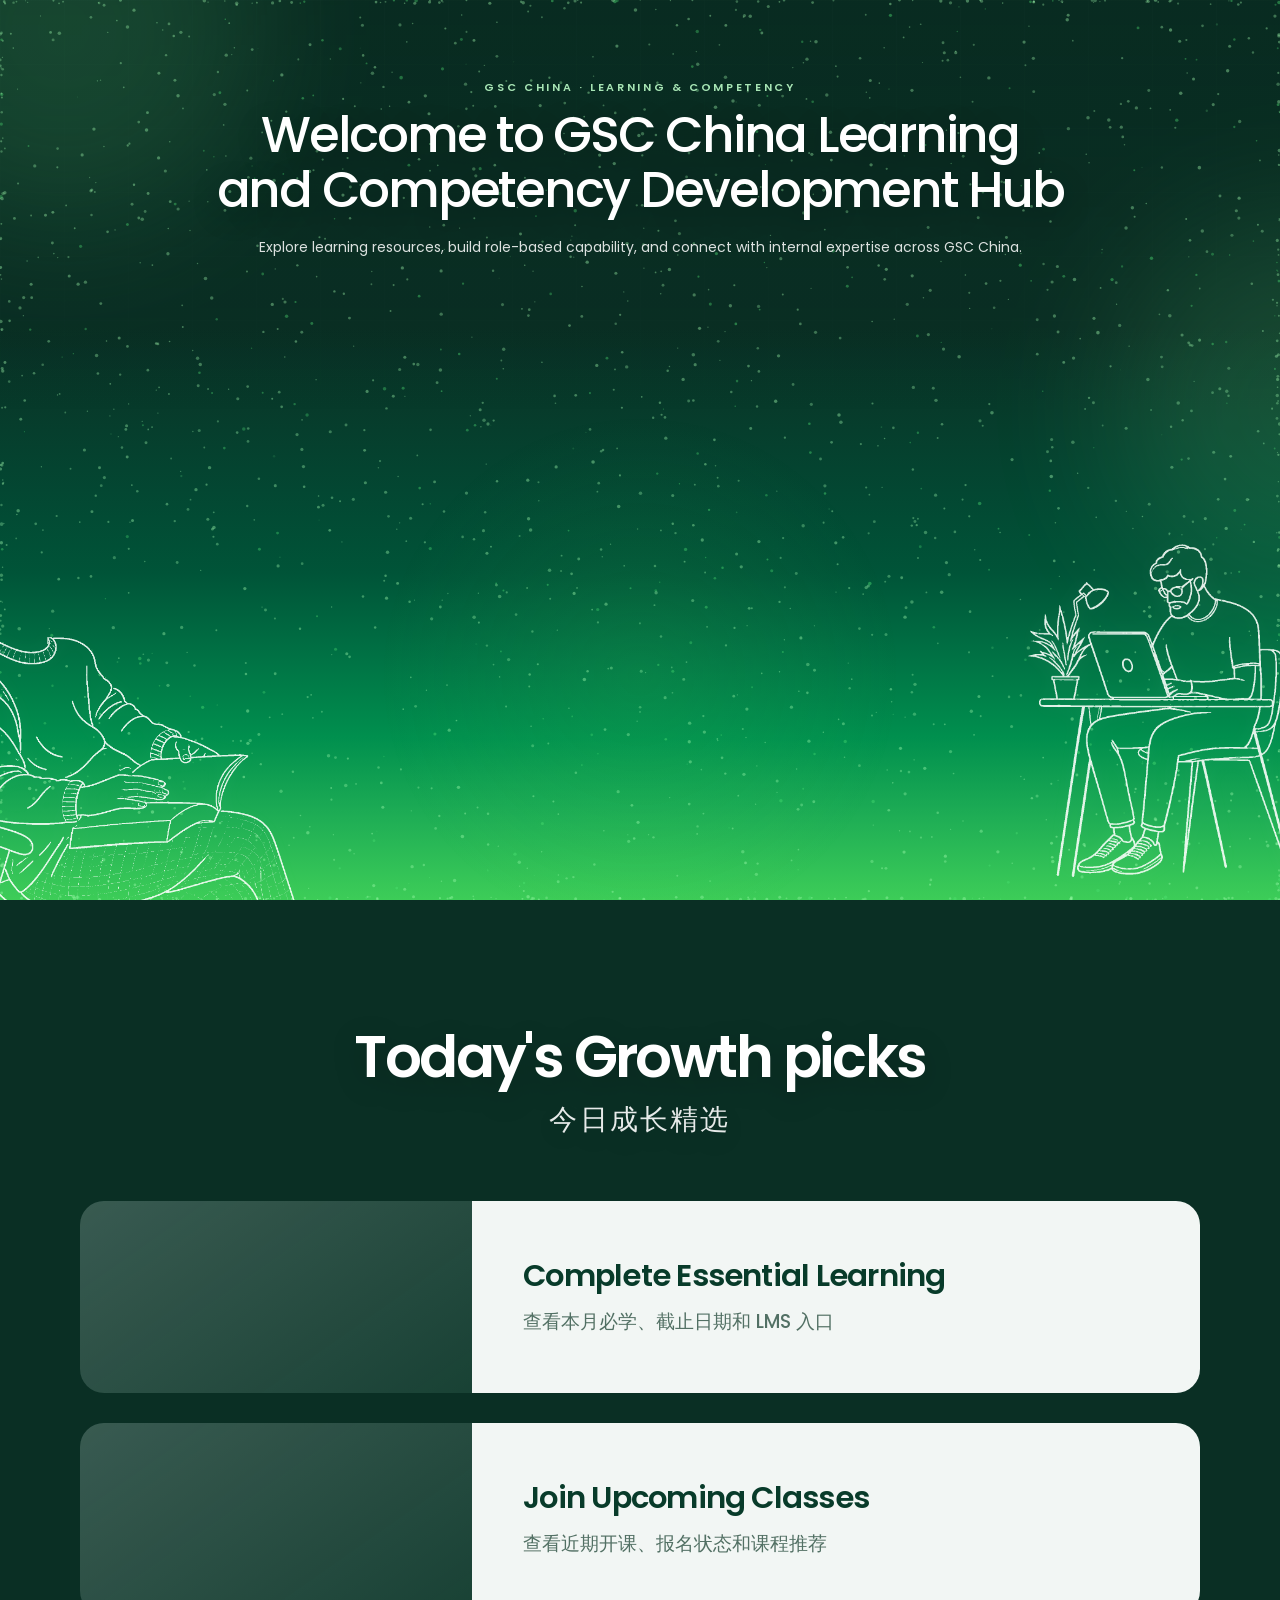
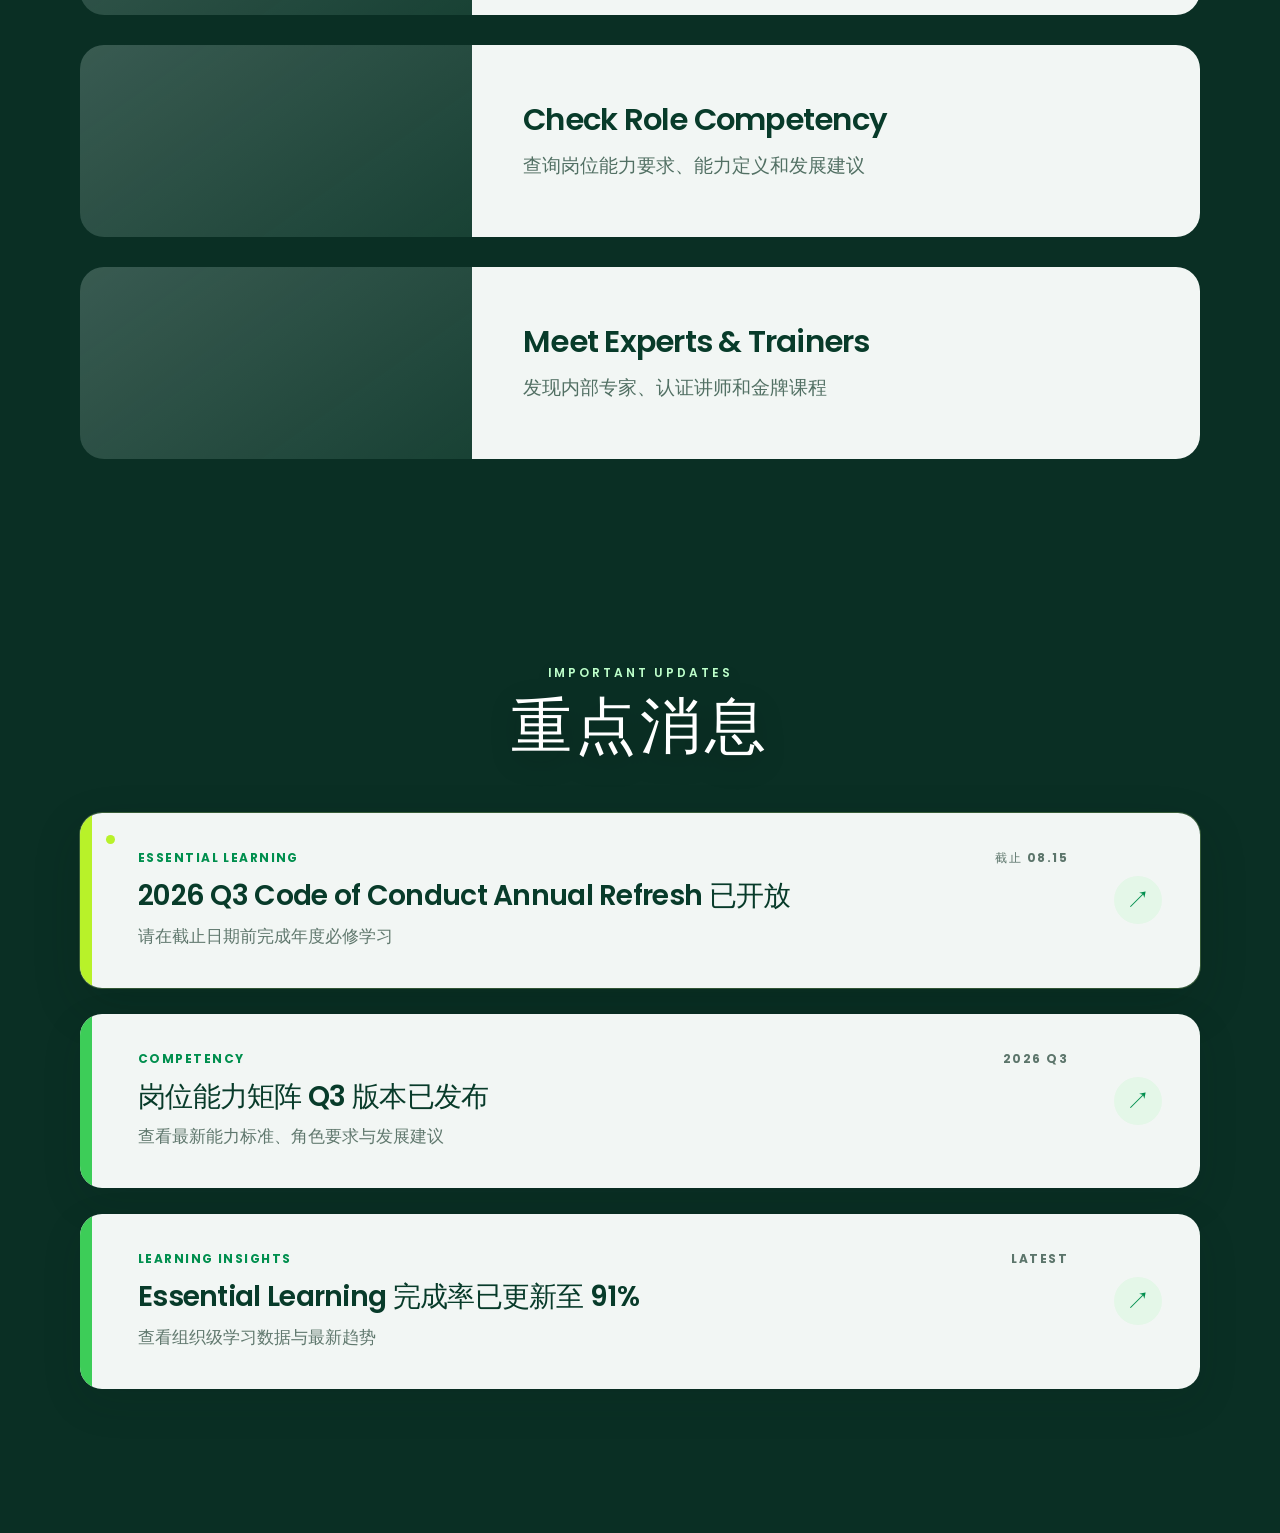
==== commit f2581a3c: "fix: optimize hero illustration loading" ====
--- a/head_section/index.html
+++ b/head_section/index.html
@@ -9,6 +9,18 @@
     />
     <meta name="theme-color" content="#0a2f24" />
     <link rel="icon" type="image/svg+xml" href="./assets/schneider-logo-D09Sby6q.svg" />
+    <link
+      rel="preload"
+      as="image"
+      href="./assets/illustrations/reader-line.png"
+      fetchpriority="high"
+    />
+    <link
+      rel="preload"
+      as="image"
+      href="./assets/illustrations/learner-line.png"
+      fetchpriority="high"
+    />
     <title>GSC China Learning Hub</title>
     <script type="module" crossorigin src="./assets/index-BZFlhtF8.js"></script>
     <script type="module" src="./assets/hero-illustrations.js"></script>
--- a/head_section/assets/hero-illustrations.css
+++ b/head_section/assets/hero-illustrations.css
@@ -74,27 +74,3 @@
     width: 185px;
   }
 }
-
-@media (prefers-reduced-motion: no-preference) {
-  .hero-illustration-left {
-    animation: hero-illustration-in-left 0.9s 0.12s both cubic-bezier(0.2, 0.8, 0.2, 1);
-  }
-
-  .hero-illustration-right {
-    animation: hero-illustration-in-right 0.9s 0.2s both cubic-bezier(0.2, 0.8, 0.2, 1);
-  }
-}
-
-@keyframes hero-illustration-in-left {
-  from {
-    opacity: 0;
-    transform: translate3d(-24px, 18px, 0);
-  }
-}
-
-@keyframes hero-illustration-in-right {
-  from {
-    opacity: 0;
-    transform: translate3d(24px, 18px, 0);
-  }
-}
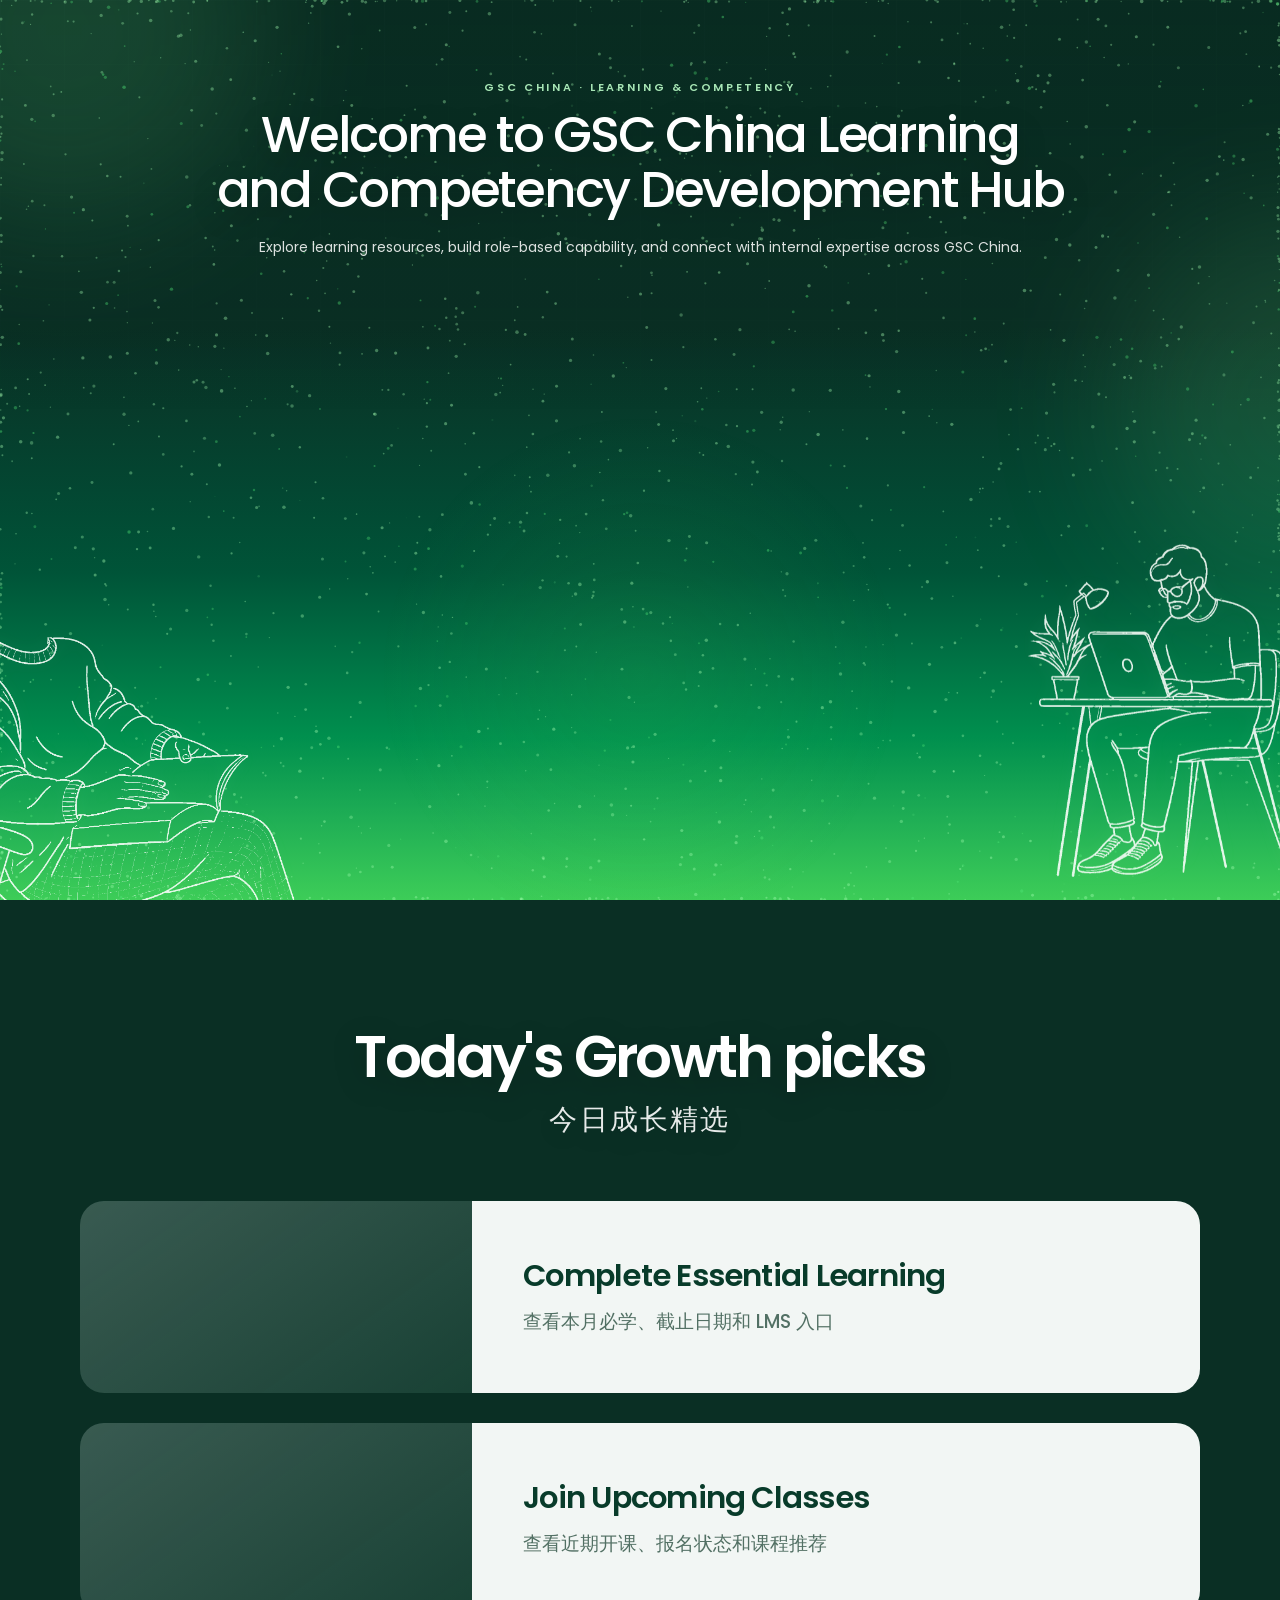
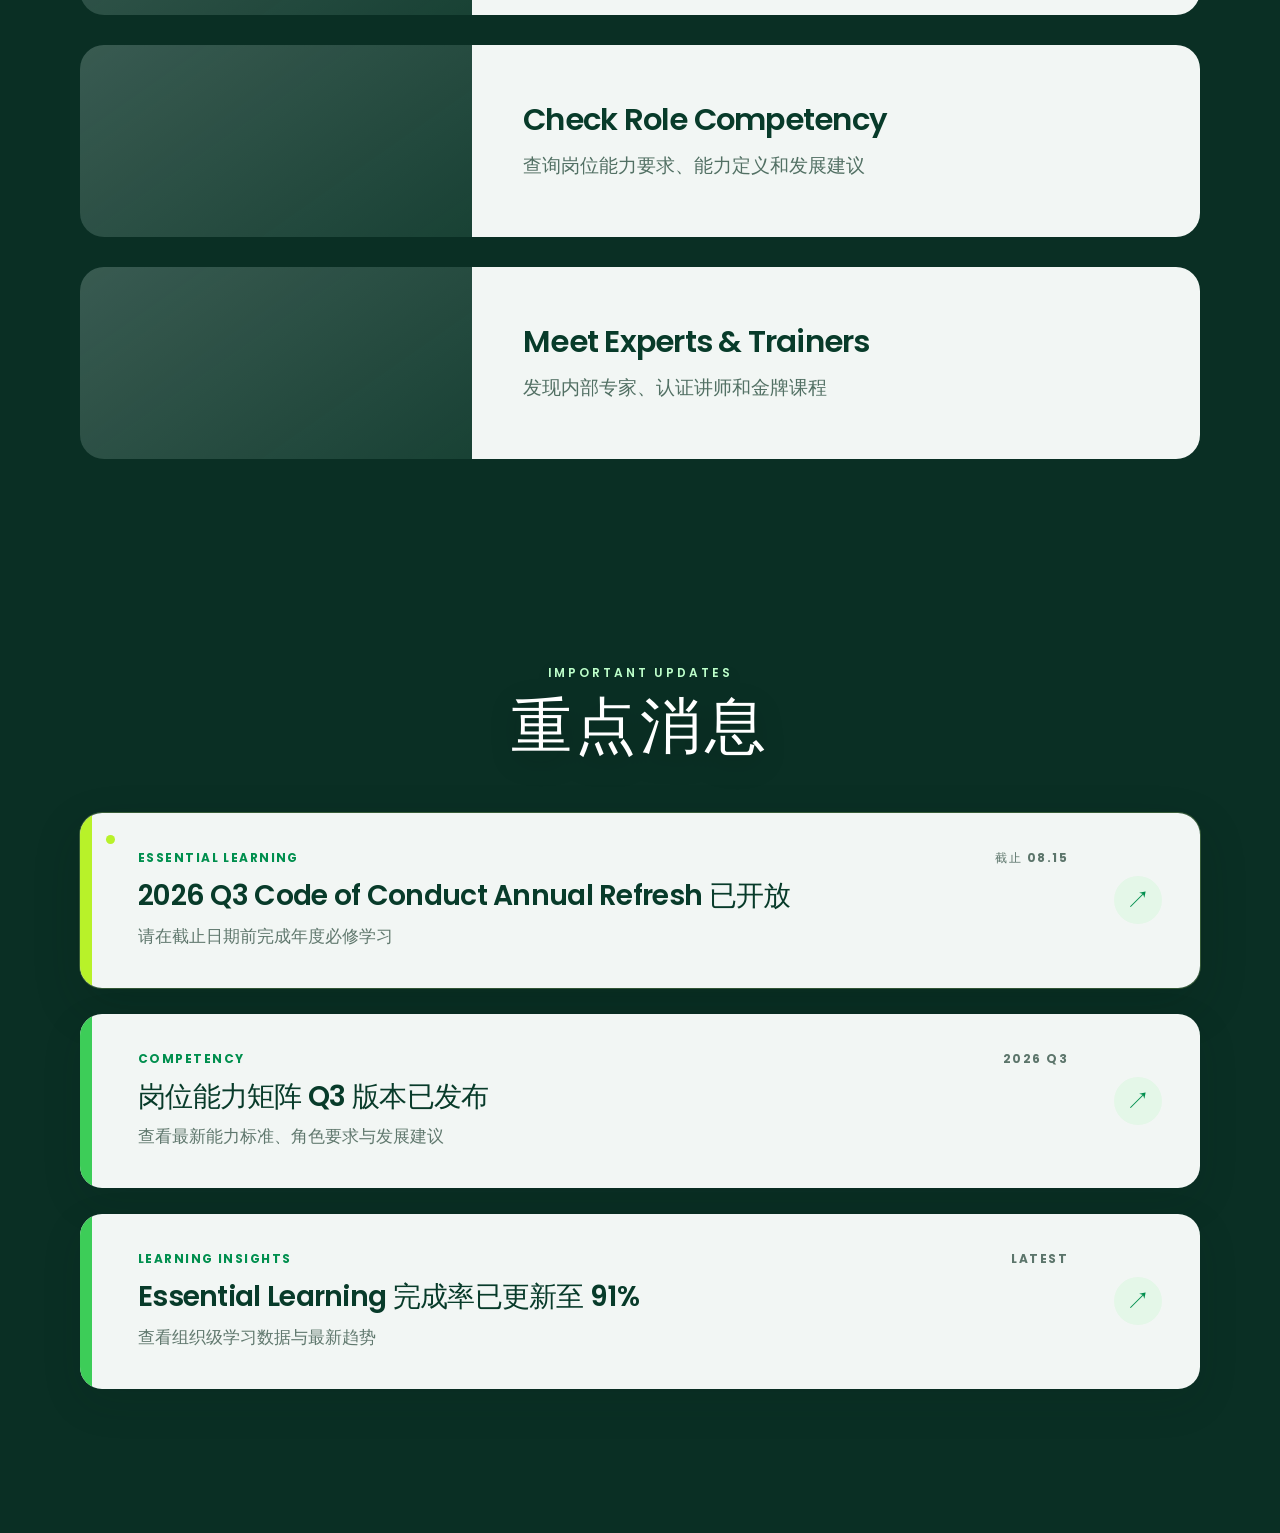
==== commit 2dbc93be: "Revert "fix: optimize hero illustration loading" This reverts commit f2581a3ca618a6aac49cf828e1a8bc2" ====
--- a/head_section/index.html
+++ b/head_section/index.html
@@ -9,18 +9,6 @@
     />
     <meta name="theme-color" content="#0a2f24" />
     <link rel="icon" type="image/svg+xml" href="./assets/schneider-logo-D09Sby6q.svg" />
-    <link
-      rel="preload"
-      as="image"
-      href="./assets/illustrations/reader-line.png"
-      fetchpriority="high"
-    />
-    <link
-      rel="preload"
-      as="image"
-      href="./assets/illustrations/learner-line.png"
-      fetchpriority="high"
-    />
     <title>GSC China Learning Hub</title>
     <script type="module" crossorigin src="./assets/index-BZFlhtF8.js"></script>
     <script type="module" src="./assets/hero-illustrations.js"></script>
--- a/head_section/assets/hero-illustrations.css
+++ b/head_section/assets/hero-illustrations.css
@@ -74,3 +74,27 @@
     width: 185px;
   }
 }
+
+@media (prefers-reduced-motion: no-preference) {
+  .hero-illustration-left {
+    animation: hero-illustration-in-left 0.9s 0.12s both cubic-bezier(0.2, 0.8, 0.2, 1);
+  }
+
+  .hero-illustration-right {
+    animation: hero-illustration-in-right 0.9s 0.2s both cubic-bezier(0.2, 0.8, 0.2, 1);
+  }
+}
+
+@keyframes hero-illustration-in-left {
+  from {
+    opacity: 0;
+    transform: translate3d(-24px, 18px, 0);
+  }
+}
+
+@keyframes hero-illustration-in-right {
+  from {
+    opacity: 0;
+    transform: translate3d(24px, 18px, 0);
+  }
+}
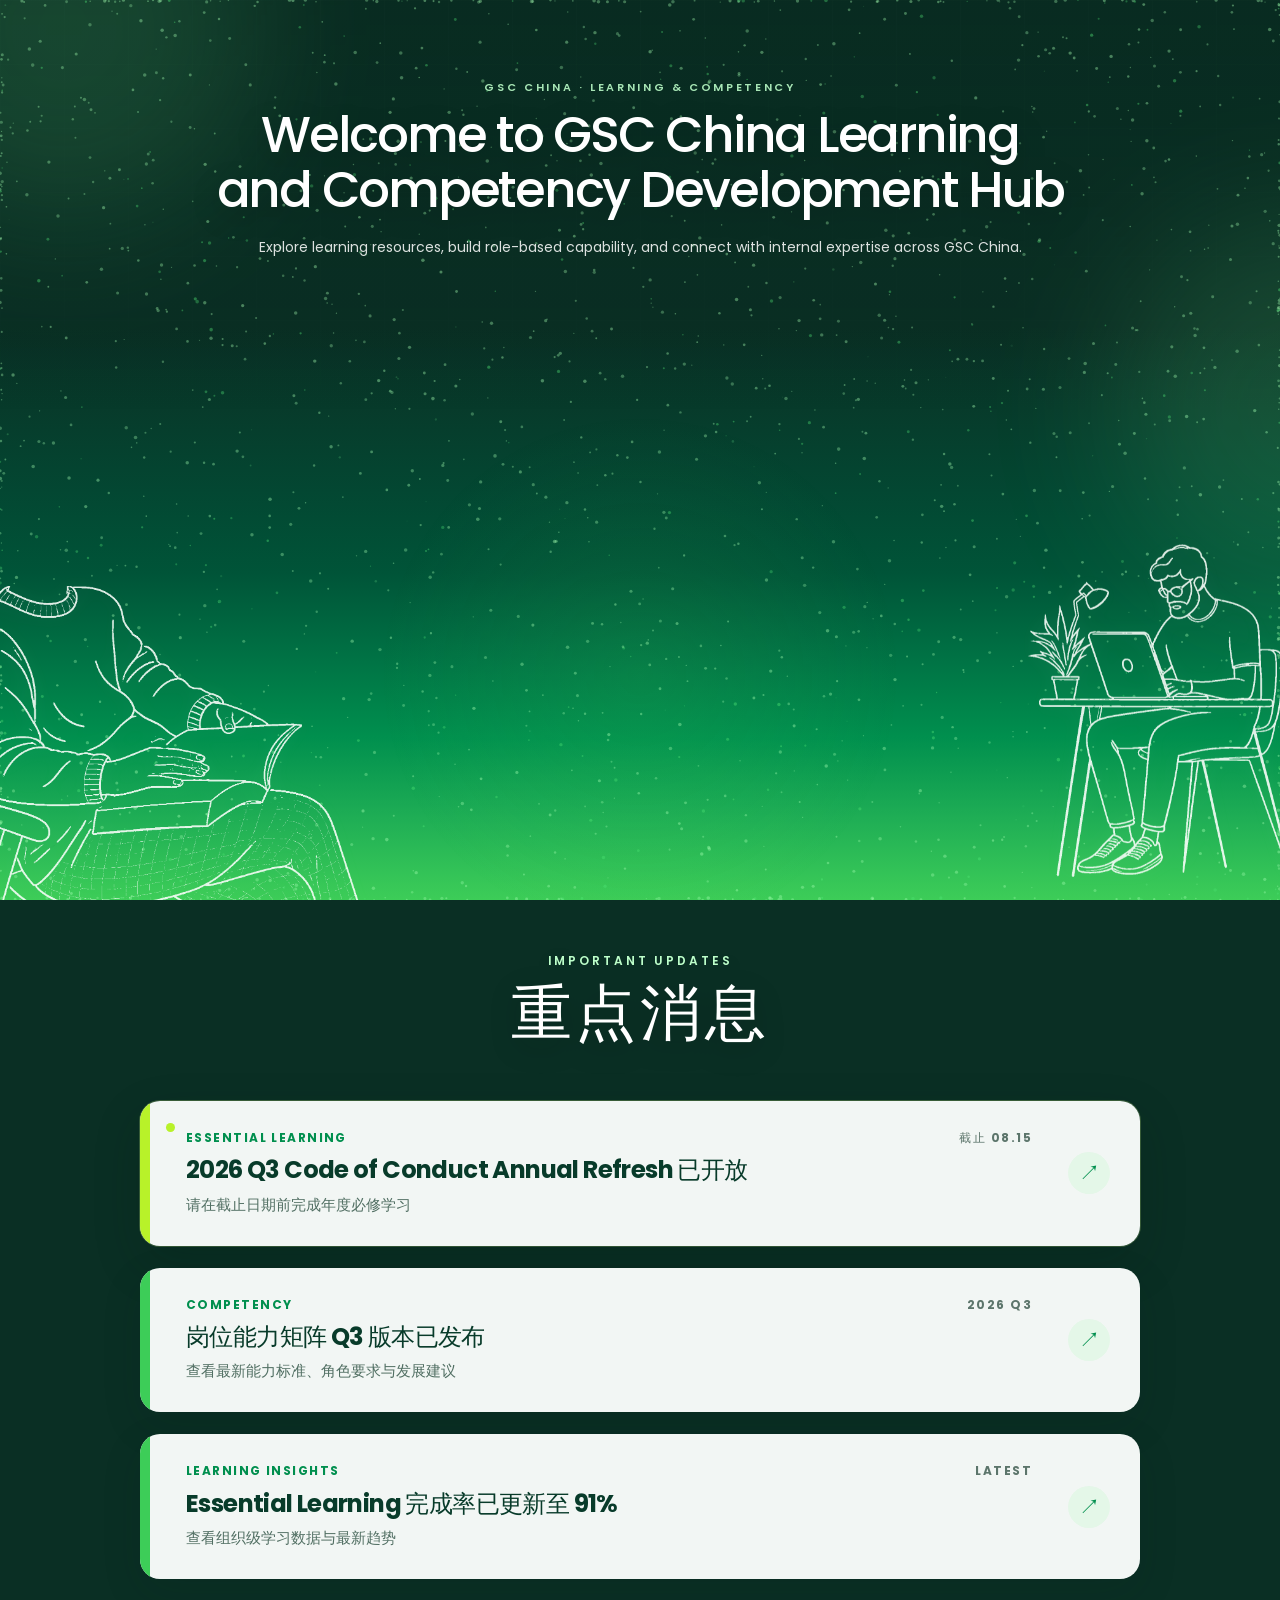
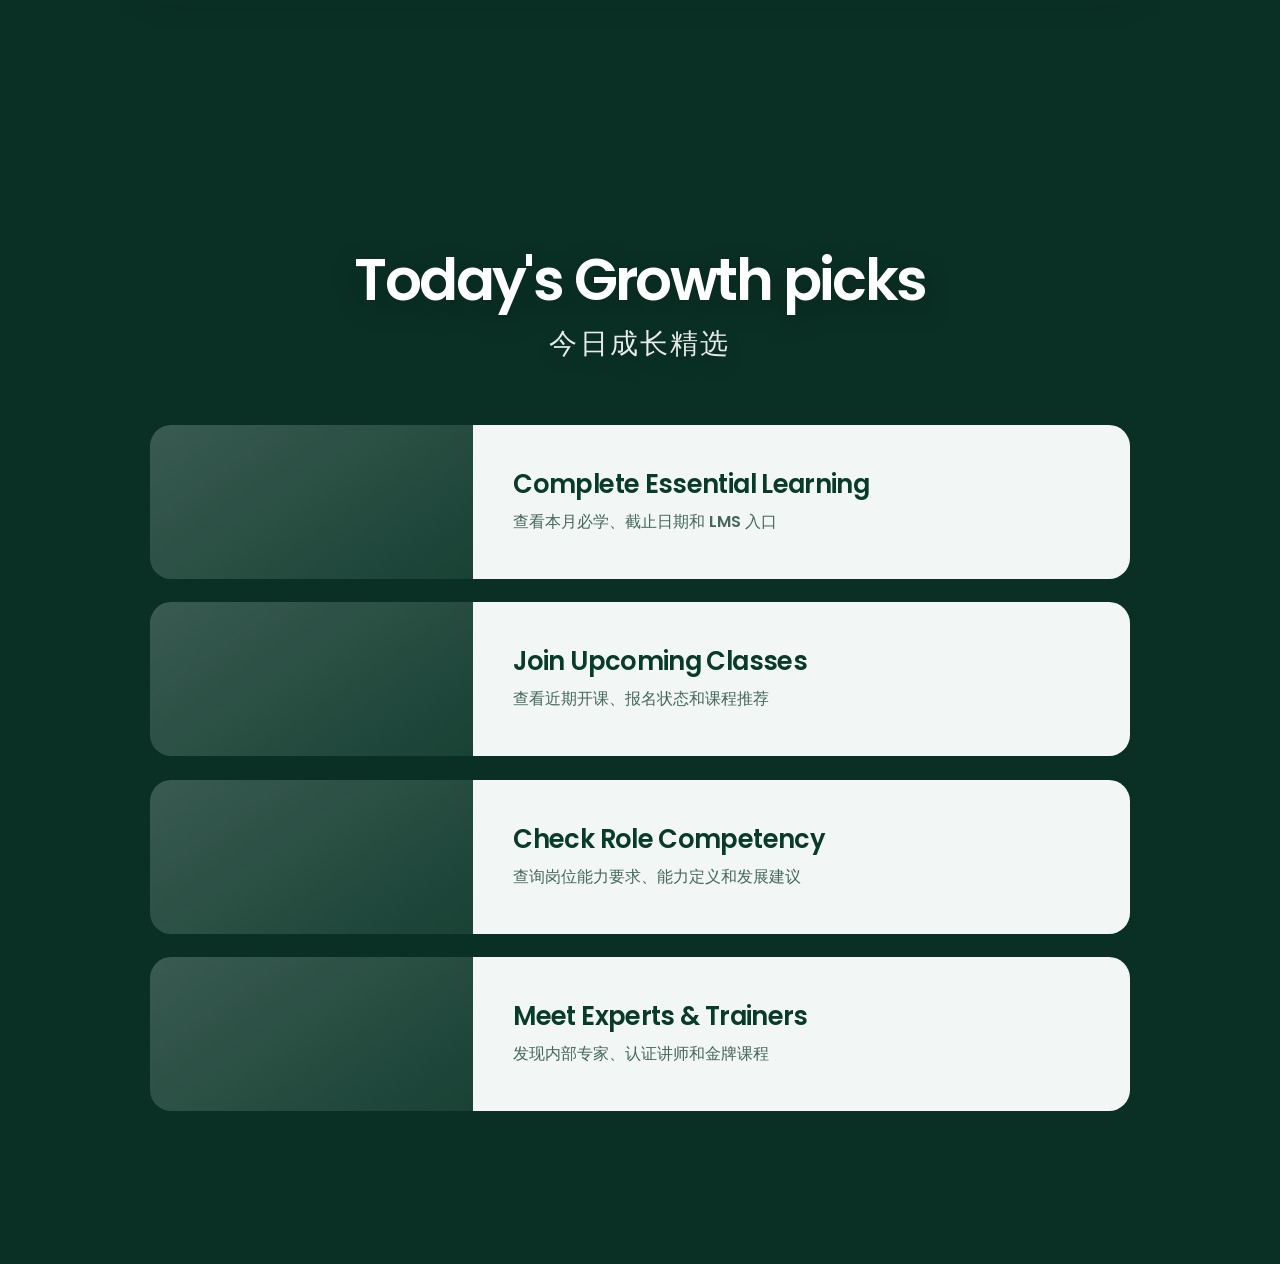
==== commit 3cb9908c: "feat: refine home sections and prioritize updates" ====
--- a/head_section/index.html
+++ b/head_section/index.html
@@ -21,77 +21,6 @@
   </head>
   <body>
     <div id="root"></div>
-
-    <section class="growth-section" id="growth-picks" aria-labelledby="growth-picks-title">
-      <div class="growth-section__inner">
-        <header class="growth-heading growth-reveal">
-          <h2 id="growth-picks-title">Today's Growth picks</h2>
-          <p lang="zh-CN">今日成长精选</p>
-        </header>
-
-        <div class="growth-list" aria-label="Learning and competency resources">
-          <a
-            class="growth-card growth-reveal"
-            id="essential-learning"
-            href="#growth-picks"
-            data-sharepoint-route="essentialLearning"
-            style="--reveal-delay: 100ms"
-          >
-            <!-- Replace the empty media span with an image when artwork is ready. -->
-            <span class="growth-card__media" aria-hidden="true"></span>
-            <span class="growth-card__copy">
-              <span class="growth-card__english">Complete Essential Learning</span>
-              <span class="growth-card__chinese" lang="zh-CN">查看本月必学、截止日期和 LMS 入口</span>
-            </span>
-          </a>
-
-          <a
-            class="growth-card growth-reveal"
-            id="upcoming-classes"
-            href="#growth-picks"
-            data-sharepoint-route="upcomingClasses"
-            style="--reveal-delay: 190ms"
-          >
-            <!-- Replace the empty media span with an image when artwork is ready. -->
-            <span class="growth-card__media" aria-hidden="true"></span>
-            <span class="growth-card__copy">
-              <span class="growth-card__english">Join Upcoming Classes</span>
-              <span class="growth-card__chinese" lang="zh-CN">查看近期开课、报名状态和课程推荐</span>
-            </span>
-          </a>
-
-          <a
-            class="growth-card growth-reveal"
-            id="role-competency"
-            href="#growth-picks"
-            data-sharepoint-route="competencyFramework"
-            style="--reveal-delay: 280ms"
-          >
-            <!-- Replace the empty media span with an image when artwork is ready. -->
-            <span class="growth-card__media" aria-hidden="true"></span>
-            <span class="growth-card__copy">
-              <span class="growth-card__english">Check Role Competency</span>
-              <span class="growth-card__chinese" lang="zh-CN">查询岗位能力要求、能力定义和发展建议</span>
-            </span>
-          </a>
-
-          <a
-            class="growth-card growth-reveal"
-            id="experts-trainers"
-            href="#growth-picks"
-            data-sharepoint-route="expertsTrainers"
-            style="--reveal-delay: 370ms"
-          >
-            <!-- Replace the empty media span with an image when artwork is ready. -->
-            <span class="growth-card__media" aria-hidden="true"></span>
-            <span class="growth-card__copy">
-              <span class="growth-card__english">Meet Experts &amp; Trainers</span>
-              <span class="growth-card__chinese" lang="zh-CN">发现内部专家、认证讲师和金牌课程</span>
-            </span>
-          </a>
-        </div>
-      </div>
-    </section>
 
     <section
       class="updates-section"
@@ -164,5 +93,76 @@
         </div>
       </div>
     </section>
+
+    <section class="growth-section" id="growth-picks" aria-labelledby="growth-picks-title">
+      <div class="growth-section__inner">
+        <header class="growth-heading growth-reveal">
+          <h2 id="growth-picks-title">Today's Growth picks</h2>
+          <p lang="zh-CN">今日成长精选</p>
+        </header>
+
+        <div class="growth-list" aria-label="Learning and competency resources">
+          <a
+            class="growth-card growth-reveal"
+            id="essential-learning"
+            href="#growth-picks"
+            data-sharepoint-route="essentialLearning"
+            style="--reveal-delay: 100ms"
+          >
+            <!-- Replace the empty media span with an image when artwork is ready. -->
+            <span class="growth-card__media" aria-hidden="true"></span>
+            <span class="growth-card__copy">
+              <span class="growth-card__english">Complete Essential Learning</span>
+              <span class="growth-card__chinese" lang="zh-CN">查看本月必学、截止日期和 LMS 入口</span>
+            </span>
+          </a>
+
+          <a
+            class="growth-card growth-reveal"
+            id="upcoming-classes"
+            href="#growth-picks"
+            data-sharepoint-route="upcomingClasses"
+            style="--reveal-delay: 190ms"
+          >
+            <!-- Replace the empty media span with an image when artwork is ready. -->
+            <span class="growth-card__media" aria-hidden="true"></span>
+            <span class="growth-card__copy">
+              <span class="growth-card__english">Join Upcoming Classes</span>
+              <span class="growth-card__chinese" lang="zh-CN">查看近期开课、报名状态和课程推荐</span>
+            </span>
+          </a>
+
+          <a
+            class="growth-card growth-reveal"
+            id="role-competency"
+            href="#growth-picks"
+            data-sharepoint-route="competencyFramework"
+            style="--reveal-delay: 280ms"
+          >
+            <!-- Replace the empty media span with an image when artwork is ready. -->
+            <span class="growth-card__media" aria-hidden="true"></span>
+            <span class="growth-card__copy">
+              <span class="growth-card__english">Check Role Competency</span>
+              <span class="growth-card__chinese" lang="zh-CN">查询岗位能力要求、能力定义和发展建议</span>
+            </span>
+          </a>
+
+          <a
+            class="growth-card growth-reveal"
+            id="experts-trainers"
+            href="#growth-picks"
+            data-sharepoint-route="expertsTrainers"
+            style="--reveal-delay: 370ms"
+          >
+            <!-- Replace the empty media span with an image when artwork is ready. -->
+            <span class="growth-card__media" aria-hidden="true"></span>
+            <span class="growth-card__copy">
+              <span class="growth-card__english">Meet Experts &amp; Trainers</span>
+              <span class="growth-card__chinese" lang="zh-CN">发现内部专家、认证讲师和金牌课程</span>
+            </span>
+          </a>
+        </div>
+      </div>
+    </section>
   </body>
 </html>
--- a/head_section/assets/hero-illustrations.css
+++ b/head_section/assets/hero-illustrations.css
@@ -23,6 +23,7 @@
 
 .hero-illustration-left {
   left: clamp(-105px, -5vw, -46px);
+  width: clamp(330px, 34vw, 580px);
 }
 
 .hero-illustration-right {
@@ -40,6 +41,10 @@
   .hero-illustration-right {
     width: clamp(220px, 25vw, 300px);
   }
+
+  .hero-illustration-left {
+    width: clamp(270px, 33vw, 395px);
+  }
 }
 
 @media (max-width: 760px) {
@@ -51,6 +56,7 @@
 
   .hero-illustration-left {
     left: -105px;
+    width: clamp(225px, 55vw, 320px);
   }
 
   .hero-illustration-right {
@@ -67,6 +73,7 @@
 
   .hero-illustration-left {
     left: -116px;
+    width: 225px;
   }
 
   .hero-illustration-right {
--- a/head_section/assets/growth-picks.css
+++ b/head_section/assets/growth-picks.css
@@ -38,7 +38,7 @@
 }
 
 .growth-section__inner {
-  width: min(1120px, 100%);
+  width: min(980px, 100%);
   margin: 0 auto;
 }
 
@@ -60,7 +60,7 @@
 .growth-heading p {
   margin: 13px 0 0;
   font-size: clamp(22px, 2.15vw, 30px);
-  font-weight: 500;
+  font-weight: 600;
   line-height: 1.35;
   letter-spacing: 0.08em;
   opacity: 0.9;
@@ -68,17 +68,17 @@
 
 .growth-list {
   display: grid;
-  gap: clamp(20px, 2.8vw, 30px);
+  gap: clamp(18px, 2.2vw, 24px);
 }
 
 .growth-card {
   --reveal-delay: 0ms;
   display: grid;
-  grid-template-columns: minmax(250px, 35%) minmax(0, 1fr);
-  min-height: clamp(166px, 15vw, 198px);
+  grid-template-columns: minmax(210px, 33%) minmax(0, 1fr);
+  min-height: clamp(148px, 12vw, 170px);
   color: #083b2a;
   border: 0;
-  border-radius: 24px;
+  border-radius: 21px;
   outline: none;
   background: transparent;
   transition:
@@ -91,7 +91,7 @@
   display: block;
   min-width: 0;
   overflow: hidden;
-  border-radius: 24px 0 0 24px;
+  border-radius: 21px 0 0 21px;
   background:
     linear-gradient(145deg, rgb(255 255 255 / 0.2), rgb(223 255 231 / 0.08)),
     rgb(7 59 43 / 0.28);
@@ -109,8 +109,8 @@
   min-width: 0;
   flex-direction: column;
   justify-content: center;
-  padding: clamp(26px, 4vw, 52px);
-  border-radius: 0 24px 24px 0;
+  padding: clamp(22px, 3.3vw, 40px);
+  border-radius: 0 21px 21px 0;
   background: rgb(250 253 251 / 0.97);
 }
 
@@ -120,17 +120,17 @@
 }
 
 .growth-card__english {
-  font-size: clamp(22px, 2.4vw, 34px);
+  font-size: clamp(20px, 2vw, 29px);
   font-weight: 600;
   line-height: 1.2;
   letter-spacing: -0.025em;
 }
 
 .growth-card__chinese {
-  margin-top: 13px;
-  color: #527064;
-  font-size: clamp(16px, 1.45vw, 20px);
-  font-weight: 500;
+  margin-top: 10px;
+  color: #45675a;
+  font-size: clamp(15px, 1.25vw, 18px);
+  font-weight: 600;
   line-height: 1.55;
 }
 
@@ -169,17 +169,17 @@
 
   .growth-card {
     grid-template-columns: minmax(126px, 34%) minmax(0, 1fr);
-    min-height: 148px;
-    border-radius: 19px;
+    min-height: 132px;
+    border-radius: 18px;
   }
 
   .growth-card__media {
-    border-radius: 19px 0 0 19px;
+    border-radius: 18px 0 0 18px;
   }
 
   .growth-card__copy {
-    padding: clamp(18px, 5vw, 30px);
-    border-radius: 0 19px 19px 0;
+    padding: clamp(18px, 4.5vw, 26px);
+    border-radius: 0 18px 18px 0;
   }
 
   .growth-card__english {
@@ -189,6 +189,7 @@
   .growth-card__chinese {
     margin-top: 9px;
     font-size: clamp(14px, 3.5vw, 17px);
+    font-weight: 600;
   }
 }
 
@@ -217,7 +218,7 @@
 
   .growth-card {
     grid-template-columns: 32% minmax(0, 1fr);
-    min-height: 138px;
+    min-height: 124px;
   }
 
   .growth-card__copy {
--- a/head_section/assets/important-updates.css
+++ b/head_section/assets/important-updates.css
@@ -6,7 +6,7 @@
 }
 
 .updates-section__inner {
-  width: min(1120px, 100%);
+  width: min(1000px, 100%);
   margin: 0 auto;
 }
 
@@ -30,14 +30,14 @@
 .updates-heading h2 {
   margin: 0;
   font-size: clamp(36px, 4.8vw, 62px);
-  font-weight: 600;
+  font-weight: 650;
   line-height: 1.08;
   letter-spacing: 0.06em;
 }
 
 .updates-list {
   display: grid;
-  gap: clamp(18px, 2.3vw, 26px);
+  gap: clamp(16px, 2vw, 22px);
 }
 
 .update-card {
@@ -45,13 +45,13 @@
   --update-accent: #3dcd58;
   position: relative;
   display: grid;
-  grid-template-columns: 12px minmax(0, 1fr) auto;
+  grid-template-columns: 10px minmax(0, 1fr) auto;
   align-items: center;
-  min-height: 152px;
+  min-height: 132px;
   overflow: hidden;
   color: #083b2a;
   border: 0;
-  border-radius: 22px;
+  border-radius: 20px;
   outline: none;
   background: rgb(250 253 251 / 0.97);
   box-shadow: 0 14px 40px rgb(0 31 21 / 0.12);
@@ -86,7 +86,7 @@
 
 .update-card__content {
   min-width: 0;
-  padding: clamp(24px, 3.2vw, 38px) clamp(24px, 3.8vw, 46px);
+  padding: clamp(20px, 2.6vw, 30px) clamp(22px, 3vw, 36px);
 }
 
 .update-card__meta {
@@ -94,7 +94,7 @@
   align-items: center;
   justify-content: space-between;
   gap: 18px;
-  margin-bottom: 13px;
+  margin-bottom: 10px;
 }
 
 .update-card__category,
@@ -117,31 +117,31 @@
 
 .update-card strong {
   display: block;
-  font-size: clamp(21px, 2.2vw, 31px);
-  font-weight: 600;
+  font-size: clamp(19px, 1.9vw, 27px);
+  font-weight: 650;
   line-height: 1.25;
   letter-spacing: -0.025em;
 }
 
 .update-card__summary {
   display: block;
-  margin-top: 10px;
-  color: #60786e;
-  font-size: clamp(15px, 1.35vw, 18px);
-  font-weight: 500;
+  margin-top: 8px;
+  color: #516f63;
+  font-size: clamp(14px, 1.15vw, 16px);
+  font-weight: 600;
   line-height: 1.5;
 }
 
 .update-card__arrow {
   display: grid;
-  width: 48px;
-  height: 48px;
-  margin-right: clamp(22px, 3vw, 38px);
+  width: 42px;
+  height: 42px;
+  margin-right: clamp(20px, 2.6vw, 30px);
   color: #008f4e;
   border-radius: 50%;
   place-items: center;
   background: #e4f7e8;
-  font-size: 24px;
+  font-size: 21px;
   transition:
     color 260ms ease,
     transform 320ms cubic-bezier(0.2, 0.8, 0.2, 1),
@@ -224,13 +224,13 @@
   }
 
   .update-card {
-    grid-template-columns: 9px minmax(0, 1fr) auto;
-    min-height: 142px;
-    border-radius: 19px;
+    grid-template-columns: 8px minmax(0, 1fr) auto;
+    min-height: 122px;
+    border-radius: 17px;
   }
 
   .update-card__content {
-    padding: 22px 18px;
+    padding: 18px;
   }
 
   .update-card__meta {
@@ -241,10 +241,10 @@
   }
 
   .update-card__arrow {
-    width: 42px;
-    height: 42px;
+    width: 38px;
+    height: 38px;
     margin-right: 18px;
-    font-size: 21px;
+    font-size: 19px;
   }
 
   .update-card__pulse {
@@ -270,6 +270,7 @@
 
   .update-card {
     grid-template-columns: 7px minmax(0, 1fr);
+    min-height: 112px;
   }
 
   .update-card__content {
@@ -282,6 +283,7 @@
 
   .update-card__summary {
     font-size: 14px;
+    font-weight: 600;
   }
 
   .update-card__arrow {
